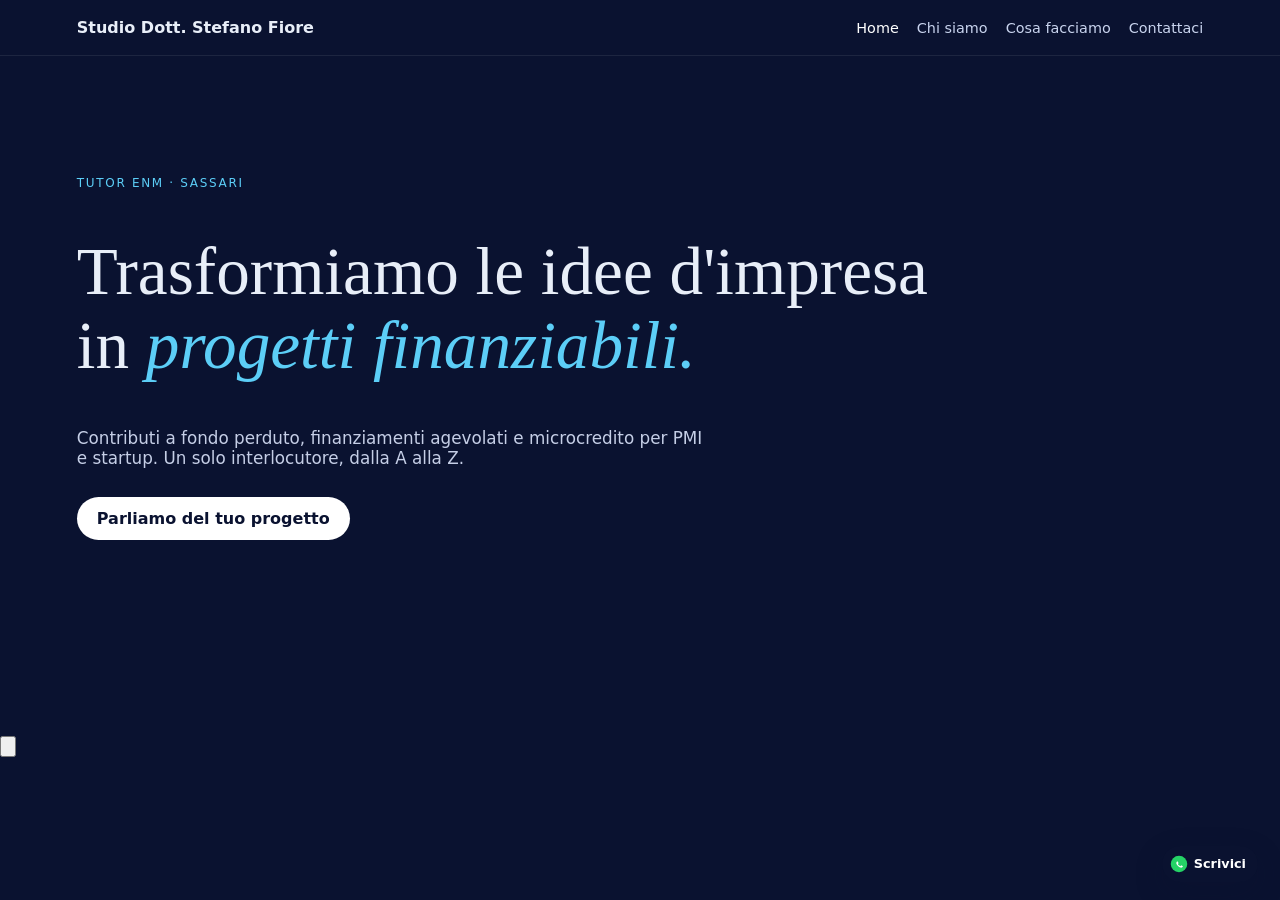
==== index.html @ fe40481d "Home: versione blu su GitHub Pages" ====
<!DOCTYPE html>
<html lang="it">
<head>
<meta charset="utf-8">
<meta name="viewport" content="width=device-width, initial-scale=1">
<title>Studio Dott. Stefano Fiore — finanza agevolata</title>
<meta name="theme-color" content="#0a1230">
<link rel="stylesheet" href="assets/css/style.css">
<link rel="stylesheet" href="assets/css/overrides.css">
</head>
<body style="margin:0;background:#0a1230;color:#e8eef8;font-family:Manrope,system-ui,sans-serif">
<header style="display:flex;justify-content:space-between;align-items:center;padding:18px 6vw;border-bottom:1px solid rgba(255,255,255,.08)">
  <strong>Studio Dott. Stefano Fiore</strong>
  <nav style="display:flex;gap:18px;font-size:.9rem">
    <a href="./" style="color:#fff;text-decoration:none">Home</a>
    <a href="chi-siamo/" style="color:#c9d4ee;text-decoration:none">Chi siamo</a>
    <a href="cosa-facciamo/" style="color:#c9d4ee;text-decoration:none">Cosa facciamo</a>
    <a href="contatti/" style="color:#c9d4ee;text-decoration:none">Contattaci</a>
  </nav>
</header>
<main style="padding:12vh 6vw 20vh;max-width:920px">
  <p style="letter-spacing:.14em;text-transform:uppercase;color:#5ccef7;font-size:.75rem">Tutor ENM · Sassari</p>
  <h1 style="font-family:Fraunces,Georgia,serif;font-weight:400;font-size:clamp(2.2rem,6vw,4.2rem);line-height:1.1">Trasformiamo le idee d'impresa in <em style="color:#5ccef7">progetti finanziabili.</em></h1>
  <p style="max-width:38em;color:#c5cee6;font-size:1.05rem">Contributi a fondo perduto, finanziamenti agevolati e microcredito per PMI e startup. Un solo interlocutore, dalla A alla Z.</p>
  <p><a href="contatti/" style="display:inline-block;margin-top:12px;background:#fff;color:#0a1230;padding:12px 20px;border-radius:999px;text-decoration:none;font-weight:650">Parliamo del tuo progetto</a></p>
</main>
<a class="wa-float" href="https://wa.me/" target="_blank" rel="noopener">
  <svg viewBox="0 0 24 24" aria-hidden="true" width="18" height="18"><circle cx="12" cy="12" r="11" fill="#25D366"/><path fill="#fff" d="M16.7 14.55c-.22-.11-1.28-.63-1.48-.7-.2-.07-.34-.11-.49.11-.14.22-.56.7-.68.84-.13.15-.25.16-.47.05-.22-.11-.91-.34-1.74-1.07-.64-.57-1.08-1.28-1.2-1.5-.13-.22-.01-.33.1-.44.1-.1.22-.25.32-.37.1-.13.14-.22.22-.36.07-.15.03-.27-.02-.38-.05-.11-.49-1.17-.67-1.6-.18-.42-.35-.36-.49-.37h-.41c-.15 0-.38.05-.57.27-.2.22-.75.73-.75 1.78s.77 2.07.87 2.21c.11.15 1.52 2.32 3.68 3.25.51.22.91.35 1.22.45.52.16.98.14 1.35.08.41-.06 1.28-.52 1.46-1.03.18-.5.18-.93.13-1.02-.05-.09-.2-.15-.42-.26z"/></svg>
  <span>Scrivici</span>
</a>
<script src="assets/js/main.js" defer></script>
</body>
</html>
---- assets/css/overrides.css ----
/* Override rispetto al CSS originale Netlify */
.social-wa:hover { background: #0b6fc4; border-color: #0b6fc4; }
.wa-float {
  position: fixed;
  right: 22px;
  left: auto;
  bottom: calc(18px + env(safe-area-inset-bottom, 0px));
  z-index: 60;
  display: inline-flex;
  align-items: center;
  gap: 6px;
  height: 36px;
  padding: 0 12px 0 8px;
  border-radius: 999px;
  background: #0a1230;
  color: #fff;
  border: 0;
  box-shadow: 0 10px 28px rgba(10, 18, 48, .28);
  text-decoration: none;
  font-family: var(--sans);
  font-size: .8rem;
  font-weight: 600;
  letter-spacing: 0;
  text-transform: none;
  line-height: 1;
}
.wa-float svg { width: 18px; height: 18px; flex: none; }
.wa-float:hover { transform: translateY(-2px); box-shadow: 0 14px 32px rgba(10, 18, 48, .36); }
.credits-logo { width: 22px; height: 22px; border-radius: 50%; object-fit: cover; background: #0a1230; flex: none; }
.footer-bottom { padding-right: 150px; }
@media (max-width: 640px) {
  .wa-float { right: 14px; height: 34px; padding: 0 10px 0 7px; font-size: .75rem; }
}
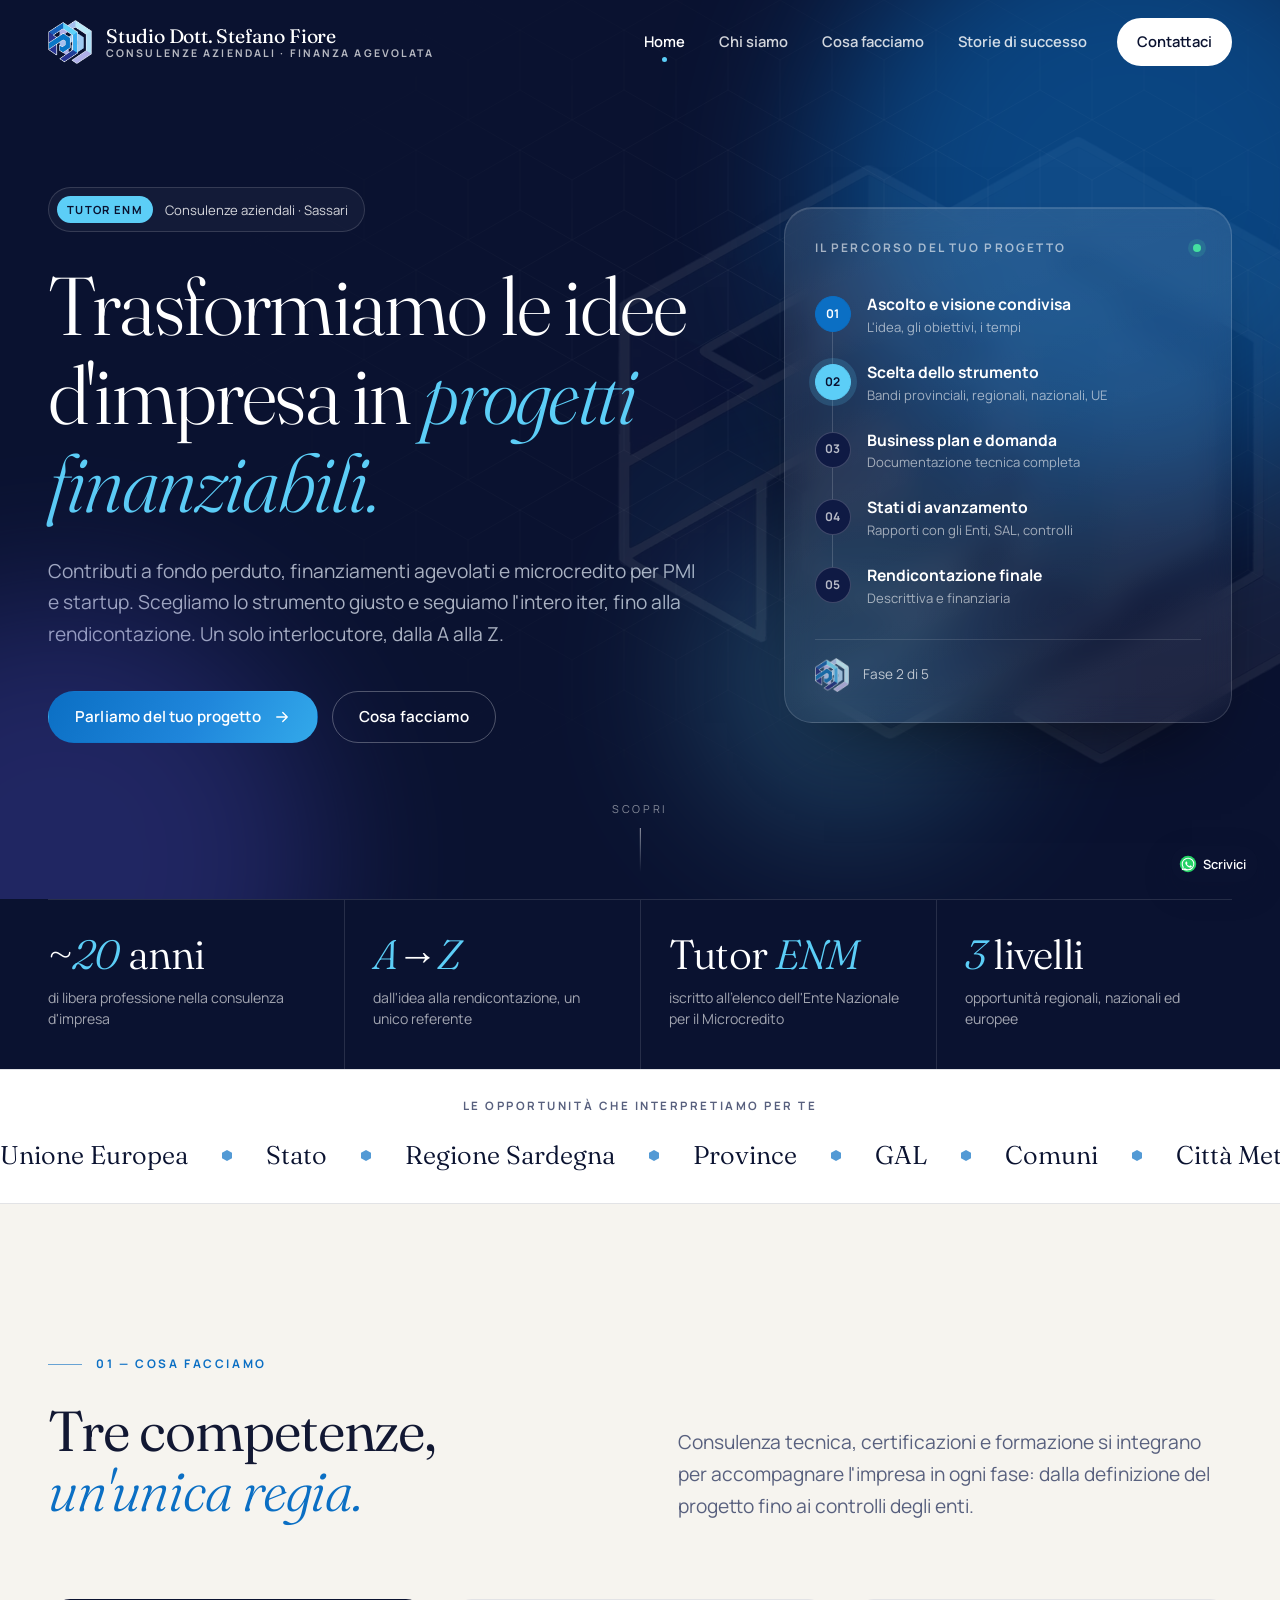
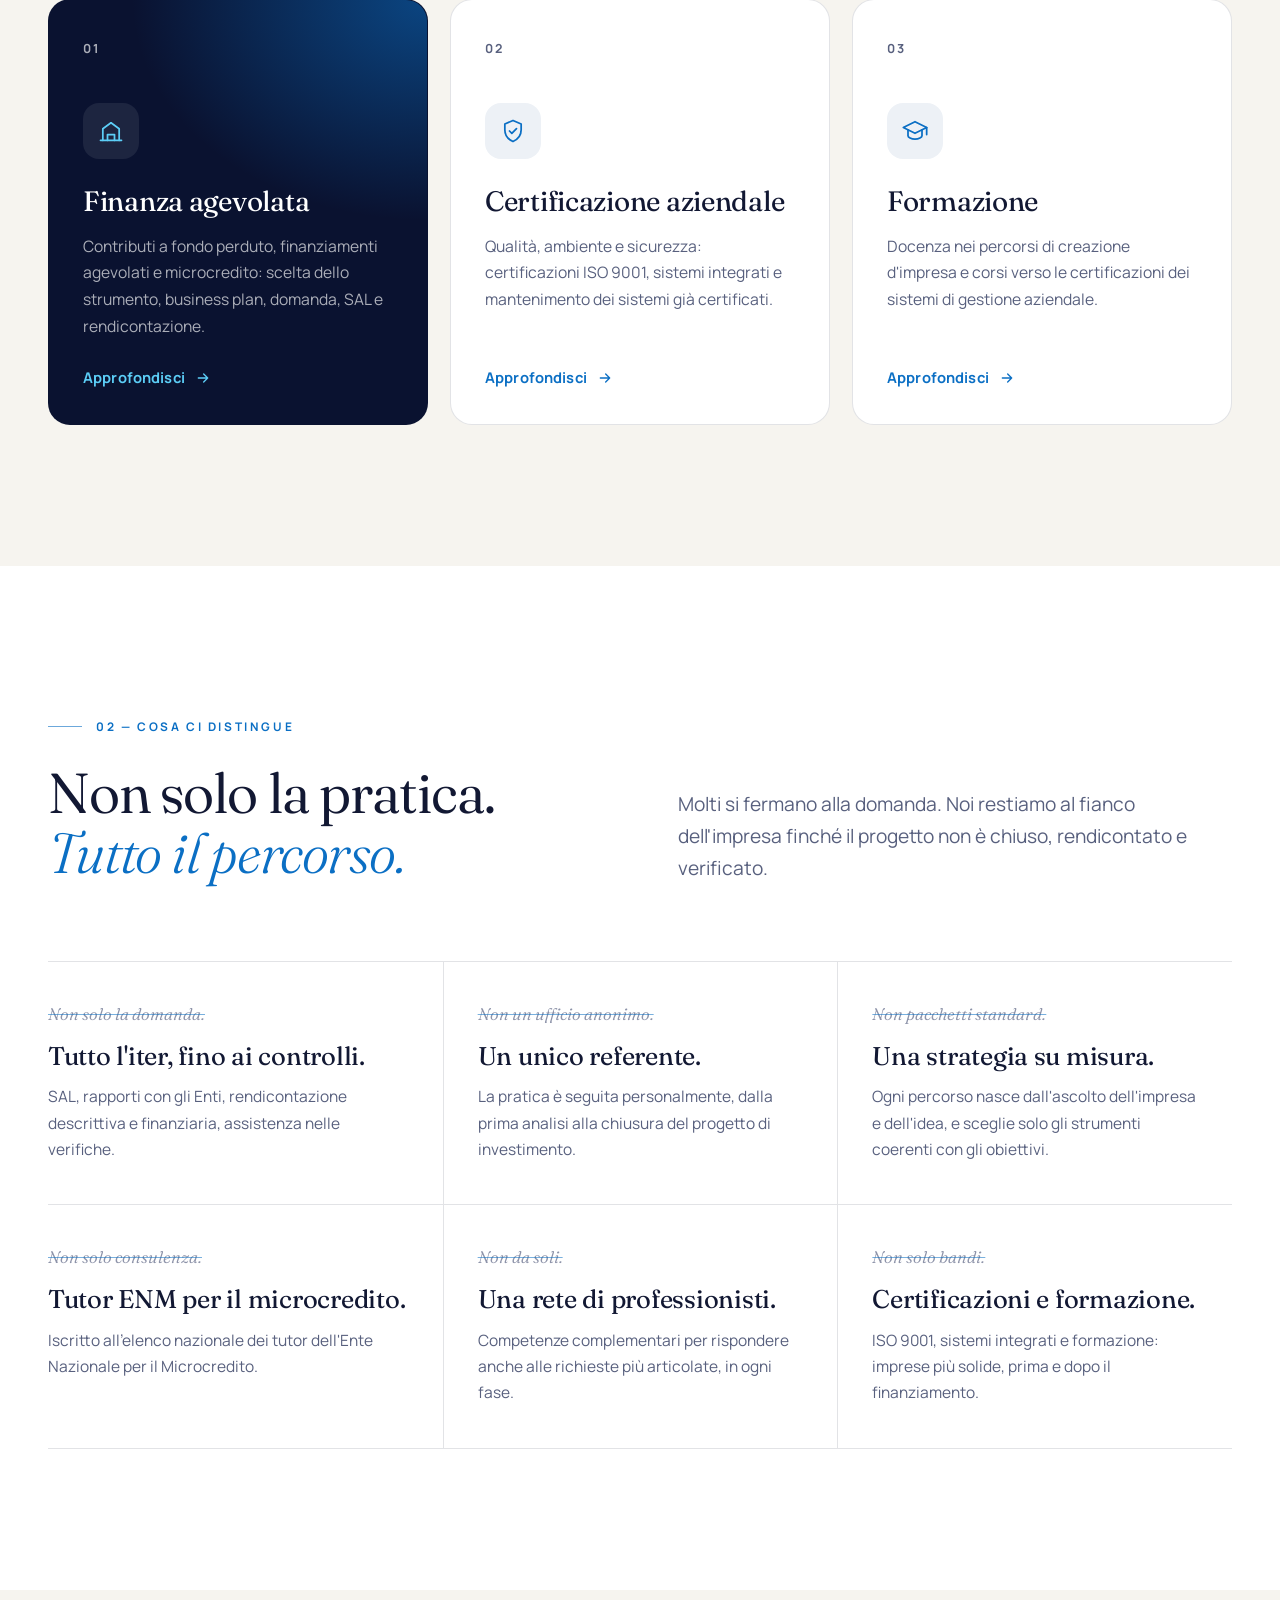
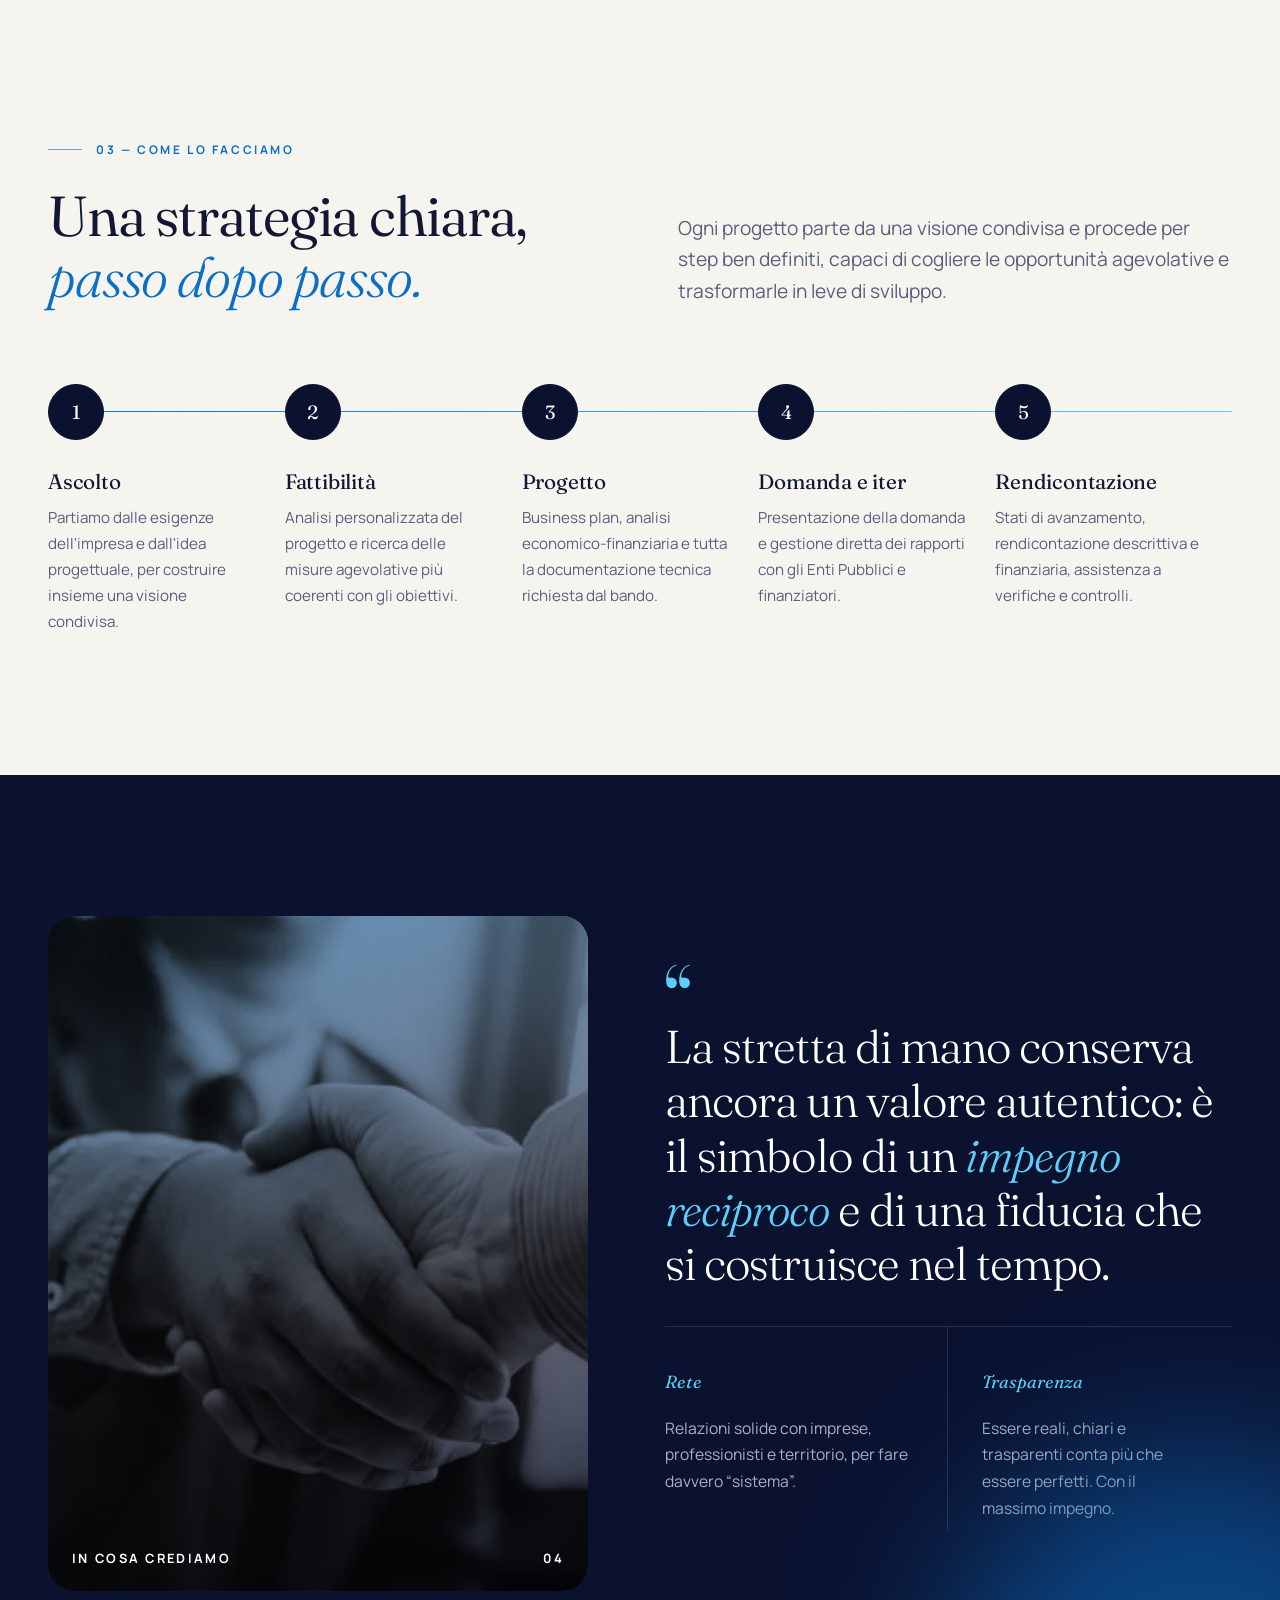
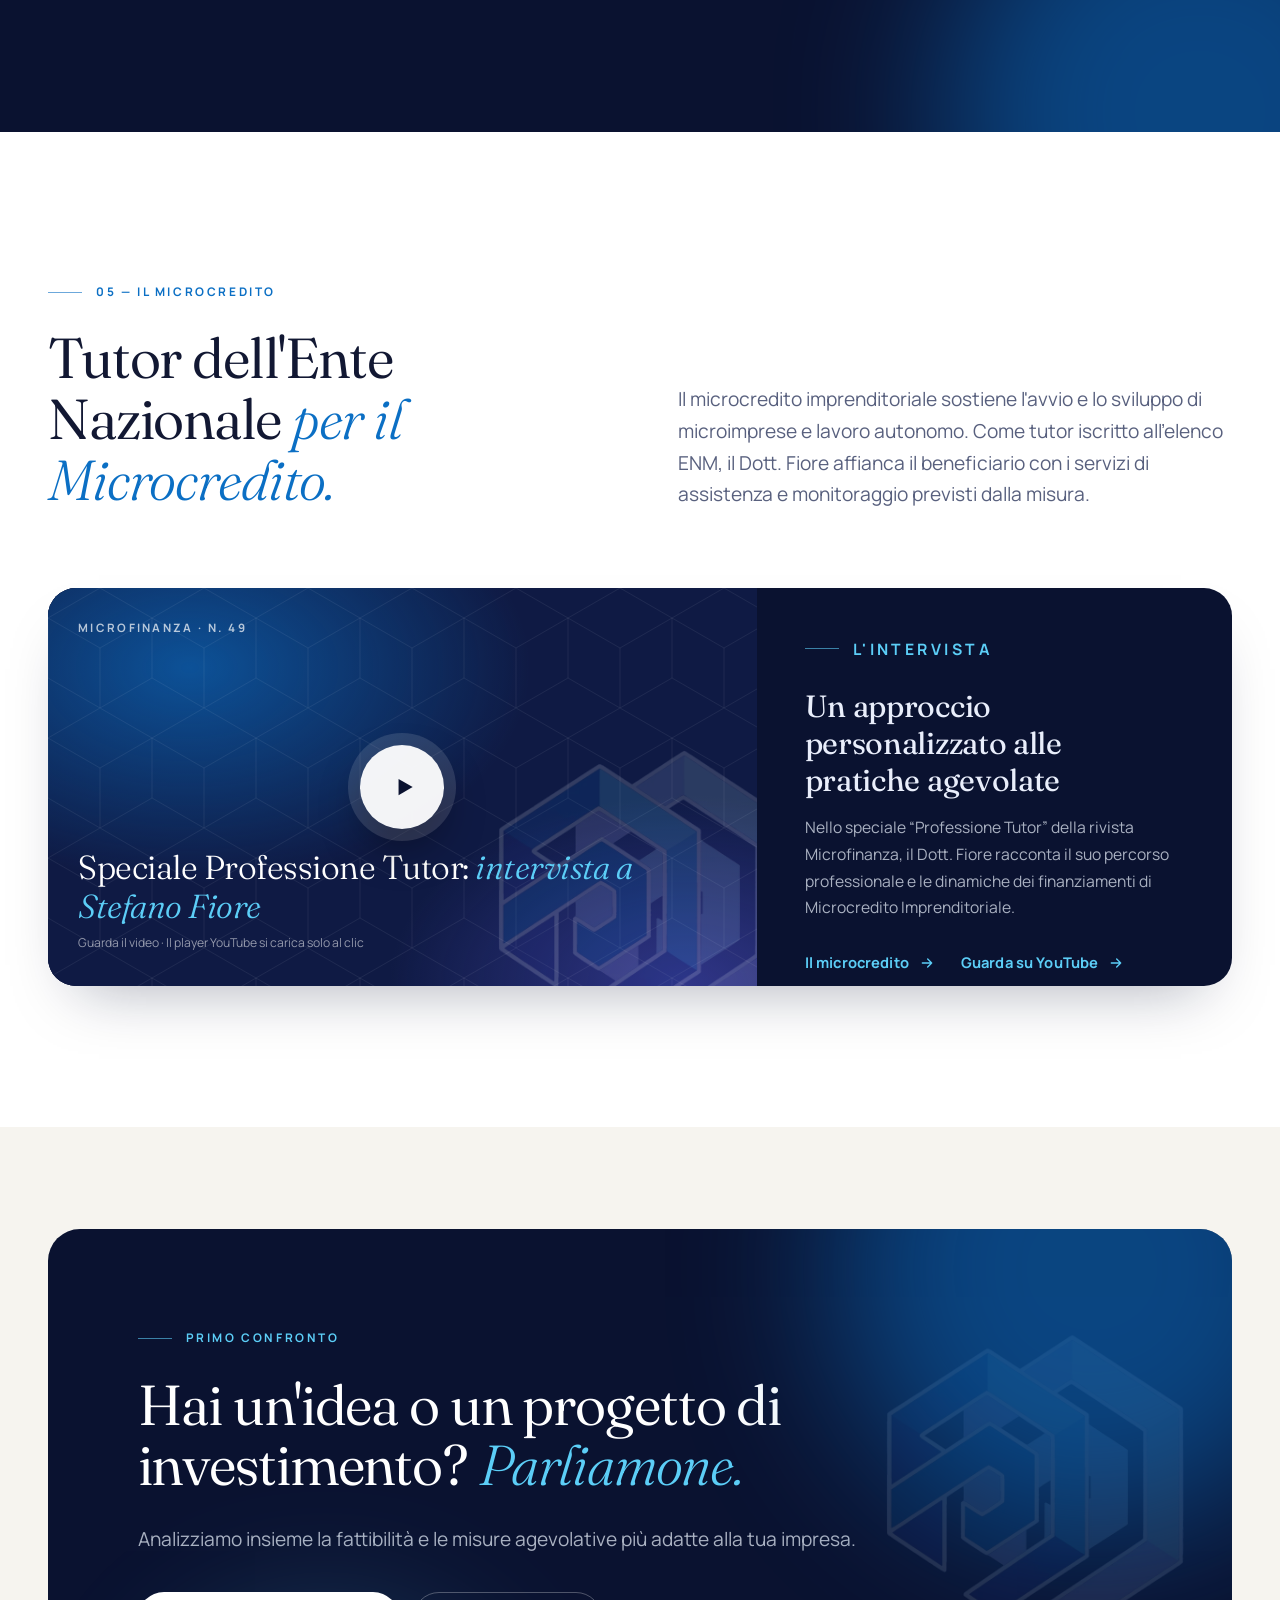
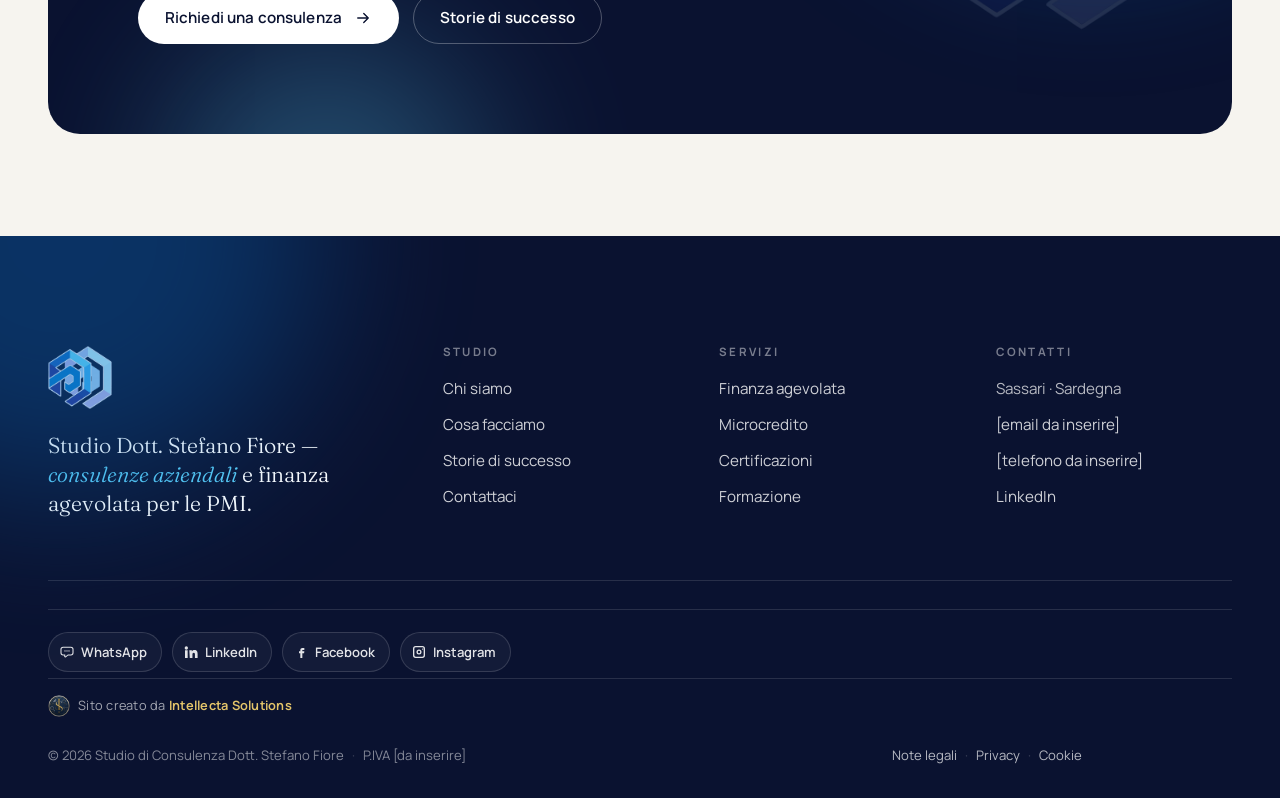
==== commit 6dd79834: "Pubblica il sito completo su GitHub Pages. Home, pagine interne, loghi, font e credito Intellecta in" ====
--- a/index.html
+++ b/index.html
@@ -1,31 +1,361 @@
 <!DOCTYPE html>
-<html lang="it">
+<html lang="it" class="no-js">
 <head>
-<meta charset="utf-8">
-<meta name="viewport" content="width=device-width, initial-scale=1">
-<title>Studio Dott. Stefano Fiore — finanza agevolata</title>
-<meta name="theme-color" content="#0a1230">
-<link rel="stylesheet" href="assets/css/style.css">
-<link rel="stylesheet" href="assets/css/overrides.css">
+  <meta charset="utf-8">
+  <meta name="viewport" content="width=device-width, initial-scale=1, viewport-fit=cover">
+  <title>Consulenze aziendali finanza agevolata. Studio Dott. Stefano Fiore</title>
+  <meta name="description" content="Studio di Consulenza del Dott. Stefano Fiore: finanza agevolata, microcredito, bandi e contributi a fondo perduto per PMI e startup. Dall'idea alla rendicontazione, dalla A alla Z.">
+  <meta name="robots" content="noindex, nofollow">
+  <meta name="theme-color" content="#0a1230">
+  <meta property="og:type" content="website">
+  <meta property="og:title" content="Consulenze aziendali finanza agevolata. Studio Dott. Stefano Fiore">
+  <meta property="og:description" content="Trasformiamo le idee d'impresa in progetti finanziabili. Consulenza in finanza agevolata e microcredito, dalla A alla Z.">
+  <meta property="og:image" content="assets/img/logo.webp">
+  <meta property="og:locale" content="it_IT">
+  <link rel="icon" type="image/png" href="assets/img/favicon.png">
+  <link rel="apple-touch-icon" href="assets/img/apple-touch-icon.png">
+  <link rel="preload" href="assets/fonts/fraunces-latin-opsz-normal.woff2" as="font" type="font/woff2" crossorigin>
+  <link rel="preload" href="assets/fonts/manrope-latin-wght-normal.woff2" as="font" type="font/woff2" crossorigin>
+  <link rel="stylesheet" href="assets/css/style.css">
+  <script type="application/ld+json">
+  {
+    "@context": "https://schema.org",
+    "@type": "ProfessionalService",
+    "name": "Studio di Consulenza Dott. Stefano Fiore",
+    "description": "Consulenza in finanza agevolata, microcredito, certificazioni aziendali e formazione per PMI e startup.",
+    "founder": { "@type": "Person", "name": "Stefano Fiore", "honorificPrefix": "Dott.", "jobTitle": "Consulente in finanza agevolata · Tutor ENM" },
+    "address": { "@type": "PostalAddress", "addressLocality": "Sassari", "addressRegion": "Sardegna", "addressCountry": "IT" },
+    "areaServed": ["Sardegna", "Italia"],
+    "sameAs": ["https://www.linkedin.com/in/stefano-fiore-a02bb4a3/"]
+  }
+  </script>
 </head>
-<body style="margin:0;background:#0a1230;color:#e8eef8;font-family:Manrope,system-ui,sans-serif">
-<header style="display:flex;justify-content:space-between;align-items:center;padding:18px 6vw;border-bottom:1px solid rgba(255,255,255,.08)">
-  <strong>Studio Dott. Stefano Fiore</strong>
-  <nav style="display:flex;gap:18px;font-size:.9rem">
-    <a href="./" style="color:#fff;text-decoration:none">Home</a>
-    <a href="chi-siamo/" style="color:#c9d4ee;text-decoration:none">Chi siamo</a>
-    <a href="cosa-facciamo/" style="color:#c9d4ee;text-decoration:none">Cosa facciamo</a>
-    <a href="contatti/" style="color:#c9d4ee;text-decoration:none">Contattaci</a>
-  </nav>
+<body>
+<a class="skip-link" href="index.html#contenuto">Vai al contenuto</a>
+
+<header class="site-header">
+  <div class="container">
+    <a aria-label='Studio Dott. Stefano Fiore — Home' class='brand' href='index.html'>
+      <span class="brand-mark">
+        <img class="logo-light" src="assets/img/logo-light.webp" alt="" width="44" height="44">
+        <img class="logo-dark" src="assets/img/logo.webp" alt="" width="44" height="44">
+      </span>
+      <span class="brand-text">
+        <span class="brand-name">Studio Dott. Stefano Fiore</span>
+        <span class="brand-tag">Consulenze aziendali · Finanza agevolata</span>
+      </span>
+    </a>
+    <button class="menu-toggle" type="button" aria-expanded="false" aria-controls="nav" aria-label="Apri il menu"><span></span><span></span></button>
+    <nav class="nav" id="nav" aria-label="Principale">
+      <a aria-current='page' href='index.html'>Home</a>
+      <a href='chi-siamo.html'>Chi siamo</a>
+      <a href='cosa-facciamo.html'>Cosa facciamo</a>
+      <a href='storie-di-successo.html'>Storie di successo</a>
+      <a class='nav-cta' href='contatti.html'>Contattaci</a>
+    </nav>
+  </div>
 </header>
-<main style="padding:12vh 6vw 20vh;max-width:920px">
-  <p style="letter-spacing:.14em;text-transform:uppercase;color:#5ccef7;font-size:.75rem">Tutor ENM · Sassari</p>
-  <h1 style="font-family:Fraunces,Georgia,serif;font-weight:400;font-size:clamp(2.2rem,6vw,4.2rem);line-height:1.1">Trasformiamo le idee d'impresa in <em style="color:#5ccef7">progetti finanziabili.</em></h1>
-  <p style="max-width:38em;color:#c5cee6;font-size:1.05rem">Contributi a fondo perduto, finanziamenti agevolati e microcredito per PMI e startup. Un solo interlocutore, dalla A alla Z.</p>
-  <p><a href="contatti/" style="display:inline-block;margin-top:12px;background:#fff;color:#0a1230;padding:12px 20px;border-radius:999px;text-decoration:none;font-weight:650">Parliamo del tuo progetto</a></p>
+
+<main id="contenuto">
+
+  <!-- HERO -->
+  <section class="hero on-dark">
+    <div class="glow glow--royal" aria-hidden="true"></div>
+    <div class="glow glow--lav" aria-hidden="true"></div>
+    <div class="glow glow--sky" aria-hidden="true"></div>
+    <div class="iso-pattern" aria-hidden="true"></div>
+    <img class="hero-mark" src="assets/img/logo-light.webp" alt="" aria-hidden="true" width="640" height="634">
+
+    <div class="container hero-grid">
+      <div>
+        <p class="hero-badge reveal"><b>Tutor ENM</b> Consulenze aziendali · Sassari</p>
+        <h1 class="reveal" data-delay="1">Trasformiamo le idee d'impresa in <em>progetti finanziabili.</em></h1>
+        <p class="lead reveal" data-delay="2">Contributi a fondo perduto, finanziamenti agevolati e microcredito per PMI e startup. Scegliamo lo strumento giusto e seguiamo l'intero iter, fino alla rendicontazione. Un solo interlocutore, dalla A alla Z.</p>
+        <div class="hero-actions reveal" data-delay="3">
+          <a class='btn btn--primary' href='contatti.html'>Parliamo del tuo progetto
+            <svg viewBox="0 0 24 24" fill="none" stroke="currentColor" stroke-width="1.8" stroke-linecap="round" stroke-linejoin="round" aria-hidden="true"><path d="M5 12h14M13 6l6 6-6 6"/></svg>
+          </a>
+          <a class='btn btn--ghost' href='cosa-facciamo.html'>Cosa facciamo</a>
+        </div>
+      </div>
+
+      <aside class="journey reveal" data-delay="3" aria-label="Il percorso di un progetto agevolato">
+        <div class="journey-head"><span>Il percorso del tuo progetto</span><span class="dot" aria-hidden="true"></span></div>
+        <ol>
+          <li class="is-active"><span class="step-dot">01</span><span><span class="step-title">Ascolto e visione condivisa</span><span class="step-sub">L'idea, gli obiettivi, i tempi</span></span></li>
+          <li><span class="step-dot">02</span><span><span class="step-title">Scelta dello strumento</span><span class="step-sub">Bandi provinciali, regionali, nazionali, UE</span></span></li>
+          <li><span class="step-dot">03</span><span><span class="step-title">Business plan e domanda</span><span class="step-sub">Documentazione tecnica completa</span></span></li>
+          <li><span class="step-dot">04</span><span><span class="step-title">Stati di avanzamento</span><span class="step-sub">Rapporti con gli Enti, SAL, controlli</span></span></li>
+          <li><span class="step-dot">05</span><span><span class="step-title">Rendicontazione finale</span><span class="step-sub">Descrittiva e finanziaria</span></span></li>
+        </ol>
+        <div class="journey-foot">
+          <img class="journey-mark" src="assets/img/logo-light.webp" alt="" width="34" height="34">
+          <span class="journey-status" aria-live="off">Un affiancamento continuo, fase dopo fase</span>
+        </div>
+      </aside>
+    </div>
+
+    <a class="hero-scroll" href="index.html#servizi" aria-label="Scorri alla sezione successiva">Scopri<span></span></a>
+  </section>
+
+  <!-- CREDENZIALI -->
+  <section class="credentials on-dark" aria-label="In sintesi">
+    <div class="container">
+      <div class="credentials-grid">
+        <div class="credential reveal"><strong>~<em>20</em> anni</strong><span>di libera professione nella consulenza d'impresa</span></div>
+        <div class="credential reveal" data-delay="1"><strong><em>A</em>→<em>Z</em></strong><span>dall'idea alla rendicontazione, un unico referente</span></div>
+        <div class="credential reveal" data-delay="2"><strong>Tutor <em>ENM</em></strong><span>iscritto all'elenco dell'Ente Nazionale per il Microcredito</span></div>
+        <div class="credential reveal" data-delay="3"><strong><em>3</em> livelli</strong><span>opportunità regionali, nazionali ed europee</span></div>
+      </div>
+    </div>
+  </section>
+
+  <!-- TICKER ENTI -->
+  <div class="ticker" aria-label="Da chi arrivano le agevolazioni">
+    <p class="ticker-label">Le opportunità che interpretiamo per te</p>
+    <div class="ticker-track">
+      <ul>
+        <li>Unione Europea</li><li>Stato</li><li>Regione Sardegna</li><li>Province</li><li>GAL</li><li>Comuni</li><li>Città Metropolitane</li><li>Camere di Commercio</li><li>Istituti di credito</li><li>Fondazioni</li><li>Microcredito</li>
+      </ul>
+      <ul aria-hidden="true">
+        <li>Unione Europea</li><li>Stato</li><li>Regione Sardegna</li><li>Province</li><li>GAL</li><li>Comuni</li><li>Città Metropolitane</li><li>Camere di Commercio</li><li>Istituti di credito</li><li>Fondazioni</li><li>Microcredito</li>
+      </ul>
+    </div>
+  </div>
+
+  <!-- SERVIZI -->
+  <section class="section" id="servizi">
+    <div class="container">
+      <div class="section-head">
+        <div class="reveal">
+          <p class="eyebrow">01 — Cosa facciamo</p>
+          <h2>Tre competenze, <em>un'unica regia.</em></h2>
+        </div>
+        <p class="lead reveal" data-delay="1">Consulenza tecnica, certificazioni e formazione si integrano per accompagnare l'impresa in ogni fase: dalla definizione del progetto fino ai controlli degli enti.</p>
+      </div>
+
+      <div class="services">
+        <a class='service service--feature reveal' href='cosa-facciamo.html#finanza-agevolata'>
+          <span class="service-num">01</span>
+          <span class="service-icon"><svg viewBox="0 0 24 24" fill="none" stroke="currentColor" stroke-width="1.5" stroke-linecap="round" stroke-linejoin="round" aria-hidden="true"><path d="M3 20h18"/><path d="M5 20V10l7-5 7 5v10"/><path d="M9 20v-5h6v5"/><path d="M12 5v0"/></svg></span>
+          <h3>Finanza agevolata</h3>
+          <p>Contributi a fondo perduto, finanziamenti agevolati e microcredito: scelta dello strumento, business plan, domanda, SAL e rendicontazione.</p>
+          <span class="link-arrow">Approfondisci <svg viewBox="0 0 24 24" fill="none" stroke="currentColor" stroke-width="2" stroke-linecap="round" stroke-linejoin="round" aria-hidden="true"><path d="M5 12h14M13 6l6 6-6 6"/></svg></span>
+        </a>
+        <a class='service reveal' data-delay='1' href='cosa-facciamo.html#certificazioni'>
+          <span class="service-num">02</span>
+          <span class="service-icon"><svg viewBox="0 0 24 24" fill="none" stroke="currentColor" stroke-width="1.5" stroke-linecap="round" stroke-linejoin="round" aria-hidden="true"><path d="M12 3l7 3v5c0 4.5-3 8.3-7 10-4-1.7-7-5.5-7-10V6z"/><path d="M9 12l2 2 4-4"/></svg></span>
+          <h3>Certificazione aziendale</h3>
+          <p>Qualità, ambiente e sicurezza: certificazioni ISO 9001, sistemi integrati e mantenimento dei sistemi già certificati.</p>
+          <span class="link-arrow">Approfondisci <svg viewBox="0 0 24 24" fill="none" stroke="currentColor" stroke-width="2" stroke-linecap="round" stroke-linejoin="round" aria-hidden="true"><path d="M5 12h14M13 6l6 6-6 6"/></svg></span>
+        </a>
+        <a class='service reveal' data-delay='2' href='cosa-facciamo.html#formazione'>
+          <span class="service-num">03</span>
+          <span class="service-icon"><svg viewBox="0 0 24 24" fill="none" stroke="currentColor" stroke-width="1.5" stroke-linecap="round" stroke-linejoin="round" aria-hidden="true"><path d="M2 9l10-5 10 5-10 5z"/><path d="M6 11v5c0 1.5 2.7 3 6 3s6-1.5 6-3v-5"/><path d="M22 9v6"/></svg></span>
+          <h3>Formazione</h3>
+          <p>Docenza nei percorsi di creazione d'impresa e corsi verso le certificazioni dei sistemi di gestione aziendale.</p>
+          <span class="link-arrow">Approfondisci <svg viewBox="0 0 24 24" fill="none" stroke="currentColor" stroke-width="2" stroke-linecap="round" stroke-linejoin="round" aria-hidden="true"><path d="M5 12h14M13 6l6 6-6 6"/></svg></span>
+        </a>
+      </div>
+    </div>
+  </section>
+
+  <!-- COSA CI DISTINGUE -->
+  <section class="section section--white" id="differenza">
+    <div class="container">
+      <div class="section-head">
+        <div class="reveal">
+          <p class="eyebrow">02 — Cosa ci distingue</p>
+          <h2>Non solo la pratica. <em>Tutto il percorso.</em></h2>
+        </div>
+        <p class="lead reveal" data-delay="1">Molti si fermano alla domanda. Noi restiamo al fianco dell'impresa finché il progetto non è chiuso, rendicontato e verificato.</p>
+      </div>
+      <div class="diff-grid">
+        <div class="diff reveal"><s>Non solo la domanda.</s><h3>Tutto l'iter, fino ai controlli.</h3><p>SAL, rapporti con gli Enti, rendicontazione descrittiva e finanziaria, assistenza nelle verifiche.</p></div>
+        <div class="diff reveal" data-delay="1"><s>Non un ufficio anonimo.</s><h3>Un unico referente.</h3><p>La pratica è seguita personalmente, dalla prima analisi alla chiusura del progetto di investimento.</p></div>
+        <div class="diff reveal" data-delay="2"><s>Non pacchetti standard.</s><h3>Una strategia su misura.</h3><p>Ogni percorso nasce dall'ascolto dell'impresa e dell'idea, e sceglie solo gli strumenti coerenti con gli obiettivi.</p></div>
+        <div class="diff reveal"><s>Non solo consulenza.</s><h3>Tutor ENM per il microcredito.</h3><p>Iscritto all'elenco nazionale dei tutor dell'Ente Nazionale per il Microcredito.</p></div>
+        <div class="diff reveal" data-delay="1"><s>Non da soli.</s><h3>Una rete di professionisti.</h3><p>Competenze complementari per rispondere anche alle richieste più articolate, in ogni fase.</p></div>
+        <div class="diff reveal" data-delay="2"><s>Non solo bandi.</s><h3>Certificazioni e formazione.</h3><p>ISO 9001, sistemi integrati e formazione: imprese più solide, prima e dopo il finanziamento.</p></div>
+      </div>
+    </div>
+  </section>
+
+  <!-- METODO -->
+  <section class="section">
+    <div class="container">
+      <div class="section-head">
+        <div class="reveal">
+          <p class="eyebrow">03 — Come lo facciamo</p>
+          <h2>Una strategia chiara, <em>passo dopo passo.</em></h2>
+        </div>
+        <p class="lead reveal" data-delay="1">Ogni progetto parte da una visione condivisa e procede per step ben definiti, capaci di cogliere le opportunità agevolative e trasformarle in leve di sviluppo.</p>
+      </div>
+
+      <ol class="steps">
+        <li class="progress-line" aria-hidden="true"></li>
+        <li class="step"><span class="step-marker">1</span><div><h3>Ascolto</h3><p>Partiamo dalle esigenze dell'impresa e dall'idea progettuale, per costruire insieme una visione condivisa.</p></div></li>
+        <li class="step"><span class="step-marker">2</span><div><h3>Fattibilità</h3><p>Analisi personalizzata del progetto e ricerca delle misure agevolative più coerenti con gli obiettivi.</p></div></li>
+        <li class="step"><span class="step-marker">3</span><div><h3>Progetto</h3><p>Business plan, analisi economico-finanziaria e tutta la documentazione tecnica richiesta dal bando.</p></div></li>
+        <li class="step"><span class="step-marker">4</span><div><h3>Domanda e iter</h3><p>Presentazione della domanda e gestione diretta dei rapporti con gli Enti Pubblici e finanziatori.</p></div></li>
+        <li class="step"><span class="step-marker">5</span><div><h3>Rendicontazione</h3><p>Stati di avanzamento, rendicontazione descrittiva e finanziaria, assistenza a verifiche e controlli.</p></div></li>
+      </ol>
+    </div>
+  </section>
+
+  <!-- MANIFESTO -->
+  <section class="section section--dark on-dark">
+    <div class="glow glow--royal" style="width:520px;height:520px;right:-180px;bottom:-240px" aria-hidden="true"></div>
+    <div class="container manifesto">
+      <figure class="photo-frame" style="margin:0">
+        <img src="assets/img/stretta-di-mano.webp" alt="Due professionisti si stringono la mano" width="1200" height="720" loading="lazy">
+        <figcaption class="photo-caption"><span>In cosa crediamo</span><span>04</span></figcaption>
+      </figure>
+      <div>
+        <span class="quote-mark reveal" aria-hidden="true">“</span>
+        <blockquote class="quote reveal" data-delay="1">La stretta di mano conserva ancora un valore autentico: è il simbolo di un <em>impegno reciproco</em> e di una fiducia che si costruisce nel tempo.</blockquote>
+        <div class="values reveal" data-delay="2" style="grid-template-columns:1fr 1fr">
+          <div class="value"><span class="value-num">Rete</span><p>Relazioni solide con imprese, professionisti e territorio, per fare davvero “sistema”.</p></div>
+          <div class="value"><span class="value-num">Trasparenza</span><p>Essere reali, chiari e trasparenti conta più che essere perfetti. Con il massimo impegno.</p></div>
+        </div>
+      </div>
+    </div>
+  </section>
+
+  <!-- INTERVISTA -->
+  <section class="section section--white">
+    <div class="container">
+      <div class="section-head">
+        <div class="reveal">
+          <p class="eyebrow">05 — Il microcredito</p>
+          <h2>Tutor dell'Ente Nazionale <em>per il Microcredito.</em></h2>
+        </div>
+        <p class="lead reveal" data-delay="1">Il microcredito imprenditoriale sostiene l'avvio e lo sviluppo di microimprese e lavoro autonomo. Come tutor iscritto all'elenco ENM, il Dott. Fiore affianca il beneficiario con i servizi di assistenza e monitoraggio previsti dalla misura.</p>
+      </div>
+
+      <div class="video-card reveal">
+        <div class="video-embed">
+          <button class="video-poster" type="button" data-youtube="oFjdlyHHA90" data-start="47" data-title="Speciale Professione Tutor — Intervista a Stefano Fiore">
+            <span class="iso-pattern" aria-hidden="true"></span>
+            <img class="video-poster-mark" src="assets/img/logo-light.webp" alt="" aria-hidden="true" width="300" height="297">
+            <span class="video-poster-top">Microfinanza · N. 49</span>
+            <span class="play" aria-hidden="true"><svg viewBox="0 0 24 24" fill="currentColor"><path d="M7 4.5v15l13-7.5z"/></svg></span>
+            <span>
+              <span class="video-poster-title">Speciale Professione Tutor: <em>intervista a Stefano Fiore</em></span><br>
+              <span class="video-note">Guarda il video · Il player YouTube si carica solo al clic</span>
+            </span>
+          </button>
+        </div>
+        <div class="video-body on-dark">
+          <p class="eyebrow">L'intervista</p>
+          <h3>Un approccio personalizzato alle pratiche agevolate</h3>
+          <p>Nello speciale “Professione Tutor” della rivista Microfinanza, il Dott. Fiore racconta il suo percorso professionale e le dinamiche dei finanziamenti di Microcredito Imprenditoriale.</p>
+          <p style="display:flex;flex-wrap:wrap;gap:12px 26px;margin:0"><a class='link-arrow' href='cosa-facciamo.html#microcredito'>Il microcredito <svg viewBox="0 0 24 24" fill="none" stroke="currentColor" stroke-width="2" stroke-linecap="round" stroke-linejoin="round" aria-hidden="true"><path d="M5 12h14M13 6l6 6-6 6"/></svg></a><a class="link-arrow" href="https://www.youtube.com/watch?v=oFjdlyHHA90&amp;t=47s" target="_blank" rel="noopener">Guarda su YouTube <svg viewBox="0 0 24 24" fill="none" stroke="currentColor" stroke-width="2" stroke-linecap="round" stroke-linejoin="round" aria-hidden="true"><path d="M5 12h14M13 6l6 6-6 6"/></svg></a></p>
+        </div>
+      </div>
+    </div>
+  </section>
+
+  <!-- CTA -->
+  <section class="section section--tight">
+    <div class="container">
+      <div class="cta-band on-dark reveal">
+        <div class="glow glow--royal" aria-hidden="true"></div>
+        <div class="glow glow--sky" aria-hidden="true"></div>
+        <img class="cta-band-mark" src="assets/img/logo-light.webp" alt="" aria-hidden="true" width="300" height="297">
+        <p class="eyebrow">Primo confronto</p>
+        <h2>Hai un'idea o un progetto di investimento? <em>Parliamone.</em></h2>
+        <p class="lead">Analizziamo insieme la fattibilità e le misure agevolative più adatte alla tua impresa.</p>
+        <div class="cta-actions">
+          <a class='btn btn--light' href='contatti.html'>Richiedi una consulenza
+            <svg viewBox="0 0 24 24" fill="none" stroke="currentColor" stroke-width="1.8" stroke-linecap="round" stroke-linejoin="round" aria-hidden="true"><path d="M5 12h14M13 6l6 6-6 6"/></svg>
+          </a>
+          <a class='btn btn--ghost' href='storie-di-successo.html'>Storie di successo</a>
+        </div>
+      </div>
+    </div>
+  </section>
+
 </main>
+
+<footer class="site-footer on-dark">
+  <div class="glow glow--royal" aria-hidden="true"></div>
+  <div class="container">
+    <div class="footer-top">
+      <div class="footer-brand">
+        <img src="assets/img/logo-light.webp" alt="Logo Studio Dott. Stefano Fiore" width="64" height="63" loading="lazy">
+        <p>Studio Dott. Stefano Fiore — <em>consulenze aziendali</em> e finanza agevolata per le PMI.</p>
+      </div>
+      <div class="footer-col">
+        <h4>Studio</h4>
+        <ul>
+          <li><a href='chi-siamo.html'>Chi siamo</a></li>
+          <li><a href='cosa-facciamo.html'>Cosa facciamo</a></li>
+          <li><a href='storie-di-successo.html'>Storie di successo</a></li>
+          <li><a href='contatti.html'>Contattaci</a></li>
+        </ul>
+      </div>
+      <div class="footer-col">
+        <h4>Servizi</h4>
+        <ul>
+          <li><a href='cosa-facciamo.html#finanza-agevolata'>Finanza agevolata</a></li>
+          <li><a href='cosa-facciamo.html#microcredito'>Microcredito</a></li>
+          <li><a href='cosa-facciamo.html#certificazioni'>Certificazioni</a></li>
+          <li><a href='cosa-facciamo.html#formazione'>Formazione</a></li>
+        </ul>
+      </div>
+      <div class="footer-col">
+        <h4>Contatti</h4>
+        <ul>
+          <li>Sassari · Sardegna</li>
+          <li><a href="mailto:[email-da-inserire]">[email da inserire]</a></li>
+          <li><a href="tel:[telefono]">[telefono da inserire]</a></li>
+          <li><a href="https://www.linkedin.com/in/stefano-fiore-a02bb4a3/" target="_blank" rel="noopener">LinkedIn</a></li>
+        </ul>
+      </div>
+    </div>
+    <nav class="social" aria-label="Social e messaggistica">
+      <a class="social-btn social-wa" href="https://wa.me/" target="_blank" rel="noopener" aria-label="WhatsApp">
+        <svg viewBox="0 0 24 24" aria-hidden="true" fill="none">
+  <path d="M6.2 4.8h11.6A3.2 3.2 0 0 1 21 8v5.2a3.2 3.2 0 0 1-3.2 3.2h-4.15l-3.7 2.85c-.55.42-1.35.03-1.35-.66v-2.19H6.2A3.2 3.2 0 0 1 3 13.2V8a3.2 3.2 0 0 1 3.2-3.2Z" stroke="currentColor" stroke-width="1.6"/>
+  <circle cx="9" cy="10.4" r="1" fill="currentColor"/>
+  <circle cx="12" cy="10.4" r="1" fill="currentColor"/>
+  <circle cx="15" cy="10.4" r="1" fill="currentColor"/>
+</svg>
+        <span>WhatsApp</span>
+      </a>
+      <a class="social-btn" href="https://www.linkedin.com/in/stefano-fiore-a02bb4a3/" target="_blank" rel="noopener" aria-label="LinkedIn">
+        <svg viewBox="0 0 24 24" aria-hidden="true"><path fill="currentColor" d="M4.98 3.5a2.5 2.5 0 1 1 0 5 2.5 2.5 0 0 1 0-5zM3 9.5h4V21H3zM9.5 9.5h3.8v1.6h.05c.53-1 1.83-2.05 3.77-2.05 4.03 0 4.78 2.65 4.78 6.1V21h-4v-5.2c0-1.24-.02-2.84-1.73-2.84-1.73 0-2 1.35-2 2.75V21h-4z"/></svg>
+        <span>LinkedIn</span>
+      </a>
+      <a class="social-btn" href="https://www.facebook.com/studiostefanofiore" target="_blank" rel="noopener" aria-label="Facebook">
+        <svg viewBox="0 0 24 24" aria-hidden="true"><path fill="currentColor" d="M14 9h3V6h-3c-1.7 0-3 1.3-3 3v2H9v3h2v7h3v-7h2.6l.4-3H14V9z"/></svg>
+        <span>Facebook</span>
+      </a>
+      <a class="social-btn" href="https://www.instagram.com/studiostefanofiore/" target="_blank" rel="noopener" aria-label="Instagram">
+        <svg viewBox="0 0 24 24" aria-hidden="true"><path fill="currentColor" d="M7 3h10a4 4 0 0 1 4 4v10a4 4 0 0 1-4 4H7a4 4 0 0 1-4-4V7a4 4 0 0 1 4-4zm10 2H7a2 2 0 0 0-2 2v10a2 2 0 0 0 2 2h10a2 2 0 0 0 2-2V7a2 2 0 0 0-2-2zm-5 3.2A3.8 3.8 0 1 1 8.2 12 3.8 3.8 0 0 1 12 8.2zm0 2A1.8 1.8 0 1 0 13.8 12 1.8 1.8 0 0 0 12 10.2zM17.4 6.6a1 1 0 1 1-1 1 1 1 0 0 1 1-1z"/></svg>
+        <span>Instagram</span>
+      </a>
+    </nav>
+    <div class="credits">
+      <a class="credits-link" href="https://intellectasolutions.it" target="_blank" rel="noopener">
+        <img class="credits-logo" src="assets/img/intellecta.png" alt="IntellectaSolutions" width="22" height="22">
+        <span>Sito creato da <em class="credits-name">Intellecta Solutions</em></span>
+      </a>
+    </div>
+    <div class="footer-bottom">
+      <span>© <span data-year>2026</span> Studio di Consulenza Dott. Stefano Fiore<span class="sep">·</span>P.IVA [da inserire]</span>
+      <span><a href="note-legali.html">Note legali</a><span class="sep">·</span><a href="privacy.html">Privacy</a><span class="sep">·</span><a href="cookie.html">Cookie</a></span>
+    </div>
+  </div>
+</footer>
+
+
 <a class="wa-float" href="https://wa.me/" target="_blank" rel="noopener">
-  <svg viewBox="0 0 24 24" aria-hidden="true" width="18" height="18"><circle cx="12" cy="12" r="11" fill="#25D366"/><path fill="#fff" d="M16.7 14.55c-.22-.11-1.28-.63-1.48-.7-.2-.07-.34-.11-.49.11-.14.22-.56.7-.68.84-.13.15-.25.16-.47.05-.22-.11-.91-.34-1.74-1.07-.64-.57-1.08-1.28-1.2-1.5-.13-.22-.01-.33.1-.44.1-.1.22-.25.32-.37.1-.13.14-.22.22-.36.07-.15.03-.27-.02-.38-.05-.11-.49-1.17-.67-1.6-.18-.42-.35-.36-.49-.37h-.41c-.15 0-.38.05-.57.27-.2.22-.75.73-.75 1.78s.77 2.07.87 2.21c.11.15 1.52 2.32 3.68 3.25.51.22.91.35 1.22.45.52.16.98.14 1.35.08.41-.06 1.28-.52 1.46-1.03.18-.5.18-.93.13-1.02-.05-.09-.2-.15-.42-.26z"/></svg>
+  <svg viewBox="0 0 24 24" aria-hidden="true">
+  <circle cx="12" cy="12" r="11" fill="#25D366"/>
+  <path fill="#fff" d="M16.7 14.55c-.22-.11-1.28-.63-1.48-.7-.2-.07-.34-.11-.49.11-.14.22-.56.7-.68.84-.13.15-.25.16-.47.05-.22-.11-.91-.34-1.74-1.07-.64-.57-1.08-1.28-1.2-1.5-.13-.22-.01-.33.1-.44.1-.1.22-.25.32-.37.1-.13.14-.22.22-.36.07-.15.03-.27-.02-.38-.05-.11-.49-1.17-.67-1.6-.18-.42-.35-.36-.49-.37h-.41c-.15 0-.38.05-.57.27-.2.22-.75.73-.75 1.78s.77 2.07.87 2.21c.11.15 1.52 2.32 3.68 3.25.51.22.91.35 1.22.45.52.16.98.14 1.35.08.41-.06 1.28-.52 1.46-1.03.18-.5.18-.93.13-1.02-.05-.09-.2-.15-.42-.26zM12.04 3.6A8.38 8.38 0 0 0 3.67 12c0 1.48.39 2.92 1.13 4.19L3.6 20.4l2.28-.6A8.4 8.4 0 0 0 12.04 20.4h.01A8.38 8.38 0 0 0 20.42 12 8.38 8.38 0 0 0 12.05 3.6zm0 15.3h-.01a6.97 6.97 0 0 1-3.55-.98l-.25-.15-2.65.7.71-2.58-.17-.26A6.96 6.96 0 0 1 5.07 12c0-3.85 3.14-6.98 7-6.98 1.87 0 3.62.73 4.94 2.05A6.94 6.94 0 0 1 19.05 12c0 3.85-3.14 6.9-7 6.9z"/>
+</svg>
   <span>Scrivici</span>
 </a>
 <script src="assets/js/main.js" defer></script>
--- a/assets/css/style.css
+++ b/assets/css/style.css
@@ -0,0 +1,985 @@
+/* ==========================================================================
+   Studio di Consulenza Dott. Stefano Fiore — Finanza agevolata
+   Palette ricavata dal logo (blu isometrici) su carta avorio e notte blu.
+   ========================================================================== */
+
+@font-face {
+  font-family: "Fraunces";
+  src: url("../fonts/fraunces-latin-opsz-normal.woff2") format("woff2");
+  font-weight: 100 900;
+  font-style: normal;
+  font-display: swap;
+}
+@font-face {
+  font-family: "Fraunces";
+  src: url("../fonts/fraunces-latin-opsz-italic.woff2") format("woff2");
+  font-weight: 100 900;
+  font-style: italic;
+  font-display: swap;
+}
+@font-face {
+  font-family: "Manrope";
+  src: url("../fonts/manrope-latin-wght-normal.woff2") format("woff2");
+  font-weight: 200 800;
+  font-style: normal;
+  font-display: swap;
+}
+
+:root {
+  --ink: #0a1230;
+  --ink-2: #0f1a44;
+  --navy: #1b1a6b;
+  --royal: #0b6fc4;
+  --royal-2: #1f86db;
+  --sky: #5ccef7;
+  --ice: #bfe9fa;
+  --lav: #b1b2ea;
+  --paper: #f6f4ef;
+  --paper-2: #edf1f6;
+  --white: #ffffff;
+  --text: #121833;
+  --muted: #58607e;
+  --muted-light: rgba(232, 238, 250, 0.72);
+  --line: rgba(18, 24, 51, 0.12);
+  --line-dark: rgba(255, 255, 255, 0.12);
+
+  --serif: "Fraunces", "Iowan Old Style", Georgia, serif;
+  --sans: "Manrope", system-ui, -apple-system, "Segoe UI", sans-serif;
+
+  --container: 1240px;
+  --gutter: clamp(20px, 5vw, 48px);
+  --radius: 22px;
+  --radius-sm: 14px;
+  --ease: cubic-bezier(0.22, 1, 0.36, 1);
+  --shadow: 0 30px 60px -30px rgba(10, 18, 48, 0.35);
+}
+
+*,
+*::before,
+*::after { box-sizing: border-box; }
+
+html { scroll-behavior: smooth; -webkit-text-size-adjust: 100%; }
+@media (prefers-reduced-motion: reduce) { html { scroll-behavior: auto; } }
+
+body {
+  margin: 0;
+  font-family: var(--sans);
+  font-size: 17px;
+  line-height: 1.7;
+  color: var(--text);
+  background: var(--paper);
+  -webkit-font-smoothing: antialiased;
+  text-rendering: optimizeLegibility;
+  overflow-x: hidden;
+}
+
+img, svg { display: block; max-width: 100%; }
+a { color: inherit; }
+p { margin: 0 0 1.1em; }
+p:last-child { margin-bottom: 0; }
+
+::selection { background: var(--sky); color: var(--ink); }
+
+.skip-link {
+  position: absolute; left: 16px; top: -60px; z-index: 200;
+  background: var(--white); color: var(--ink); padding: 10px 16px; border-radius: 10px;
+  font-weight: 600; text-decoration: none; transition: top .2s;
+}
+.skip-link:focus { top: 16px; }
+
+:focus-visible { outline: 2px solid var(--sky); outline-offset: 3px; border-radius: 6px; }
+
+.container {
+  width: 100%;
+  max-width: calc(var(--container) + var(--gutter) * 2);
+  margin-inline: auto;
+  padding-inline: var(--gutter);
+}
+
+/* ---------- Tipografia ---------- */
+
+h1, h2, h3, h4 {
+  font-family: var(--serif);
+  font-weight: 360;
+  line-height: 1.08;
+  letter-spacing: -0.02em;
+  margin: 0 0 0.5em;
+  font-optical-sizing: auto;
+}
+h1 { font-size: clamp(2.6rem, 6.4vw, 5.4rem); font-weight: 320; letter-spacing: -0.022em; }
+h2 { font-size: clamp(2.1rem, 4.4vw, 3.7rem); }
+h3 { font-size: clamp(1.4rem, 2.2vw, 1.75rem); line-height: 1.2; font-weight: 420; letter-spacing: -0.01em; }
+h1 em, h2 em, h3 em { font-style: italic; font-weight: 300; color: var(--royal); }
+.on-dark h1 em, .on-dark h2 em, .on-dark h3 em { color: var(--sky); }
+
+.eyebrow {
+  display: inline-flex; align-items: center; gap: 14px;
+  font-size: 0.74rem; font-weight: 700; letter-spacing: 0.22em; text-transform: uppercase;
+  color: var(--royal); margin-bottom: 26px;
+}
+.eyebrow::before { content: ""; width: 34px; height: 1px; background: currentColor; opacity: .6; }
+.on-dark .eyebrow { color: var(--sky); }
+
+.lead { font-size: clamp(1.08rem, 1.5vw, 1.28rem); line-height: 1.65; color: var(--muted); max-width: 40em; }
+.on-dark .lead { color: var(--muted-light); }
+.muted { color: var(--muted); }
+
+/* ---------- Bottoni ---------- */
+
+.btn {
+  --bg: var(--ink); --fg: var(--white);
+  position: relative; display: inline-flex; align-items: center; gap: 12px;
+  padding: 16px 26px; border-radius: 999px; border: 1px solid transparent;
+  background: var(--bg); color: var(--fg);
+  font: 600 0.95rem/1 var(--sans); letter-spacing: 0.01em; text-decoration: none; cursor: pointer; white-space: nowrap;
+  transition: transform .4s var(--ease), background .3s, color .3s, border-color .3s, box-shadow .4s var(--ease);
+  overflow: hidden; isolation: isolate;
+}
+.btn svg { width: 18px; height: 18px; transition: transform .4s var(--ease); }
+.btn:hover { transform: translateY(-2px); box-shadow: 0 18px 40px -18px rgba(11, 111, 196, .6); }
+.btn:hover svg { transform: translateX(4px); }
+.btn--primary { --bg: linear-gradient(120deg, var(--royal), var(--royal-2) 55%, #33a9ea); --fg: #fff; background: var(--bg); }
+.btn--ghost { background: transparent; color: var(--text); border-color: var(--line); }
+.btn--ghost:hover { border-color: var(--text); box-shadow: none; }
+.on-dark .btn--ghost { color: #fff; border-color: rgba(255,255,255,.28); }
+.on-dark .btn--ghost:hover { border-color: #fff; }
+.btn--light { background: #fff; color: var(--ink); }
+
+.link-arrow {
+  display: inline-flex; align-items: center; gap: 10px; font-weight: 700; font-size: .92rem;
+  text-decoration: none; color: var(--royal); letter-spacing: .01em;
+}
+.link-arrow svg { width: 16px; height: 16px; transition: transform .4s var(--ease); }
+.link-arrow:hover svg { transform: translateX(5px); }
+.on-dark .link-arrow { color: var(--sky); }
+
+/* ---------- Header ---------- */
+
+.site-header {
+  position: fixed; top: 0; left: 0; right: 0; z-index: 100;
+  padding-top: env(safe-area-inset-top);
+  transition: background .4s, box-shadow .4s, backdrop-filter .4s, transform .5s var(--ease);
+}
+.site-header .container { display: flex; align-items: center; justify-content: space-between; height: 84px; gap: 24px; }
+.site-header.is-scrolled {
+  background: rgba(246, 244, 239, 0.86);
+  -webkit-backdrop-filter: saturate(160%) blur(16px); backdrop-filter: saturate(160%) blur(16px);
+  box-shadow: 0 1px 0 var(--line);
+}
+.site-header.is-scrolled .container { height: 72px; }
+.site-header.is-hidden { transform: translateY(-100%); }
+
+.brand { display: flex; align-items: center; gap: 14px; text-decoration: none; color: #fff; min-width: 0; }
+.brand-mark { position: relative; width: 44px; height: 44px; flex: none; }
+.brand-mark img { position: absolute; inset: 0; width: 100%; height: 100%; object-fit: contain; transition: opacity .4s; }
+.brand-mark .logo-dark { opacity: 0; }
+.brand-text { display: flex; flex-direction: column; line-height: 1.15; min-width: 0; }
+.brand-name { font-family: var(--serif); font-size: 1.22rem; font-weight: 420; letter-spacing: -0.01em; white-space: nowrap; }
+.brand-tag { font-size: .66rem; font-weight: 700; letter-spacing: .2em; text-transform: uppercase; opacity: .7; white-space: nowrap; }
+.site-header.is-scrolled .brand { color: var(--ink); }
+.site-header.is-scrolled .brand-mark .logo-dark { opacity: 1; }
+.site-header.is-scrolled .brand-mark .logo-light { opacity: 0; }
+
+.nav { display: flex; align-items: center; gap: 6px; }
+.nav a {
+  position: relative; padding: 10px 14px; font-size: .92rem; font-weight: 600; text-decoration: none;
+  color: rgba(255,255,255,.82); border-radius: 999px; transition: color .3s, background .3s;
+}
+.nav a:hover { color: #fff; }
+.nav a[aria-current="page"] { color: #fff; }
+.nav a[aria-current="page"]::after {
+  content: ""; position: absolute; left: 50%; bottom: 3px; width: 5px; height: 5px; margin-left: -2.5px;
+  border-radius: 50%; background: var(--sky);
+}
+.nav .nav-cta { margin-left: 10px; background: #fff; color: var(--ink); padding: 11px 20px; }
+.nav .nav-cta:hover { background: var(--sky); color: var(--ink); }
+.site-header.is-scrolled .nav a { color: var(--muted); }
+.site-header.is-scrolled .nav a:hover,
+.site-header.is-scrolled .nav a[aria-current="page"] { color: var(--ink); }
+.site-header.is-scrolled .nav a[aria-current="page"]::after { background: var(--royal); }
+.site-header.is-scrolled .nav .nav-cta { background: var(--ink); color: #fff; }
+.site-header.is-scrolled .nav .nav-cta:hover { background: var(--royal); }
+
+.menu-toggle {
+  display: none; width: 48px; height: 48px; border-radius: 50%; border: 1px solid rgba(255,255,255,.3);
+  background: transparent; color: #fff; cursor: pointer; position: relative; z-index: 120;
+}
+.menu-toggle span { position: absolute; left: 14px; right: 14px; height: 1.5px; background: currentColor; transition: transform .4s var(--ease), opacity .3s; }
+.menu-toggle span:nth-child(1) { top: 19px; }
+.menu-toggle span:nth-child(2) { top: 27px; }
+.site-header.is-scrolled .menu-toggle { color: var(--ink); border-color: var(--line); }
+.menu-open .menu-toggle { color: #fff !important; border-color: rgba(255,255,255,.3) !important; }
+.menu-open .menu-toggle span:nth-child(1) { transform: translateY(4px) rotate(45deg); }
+.menu-open .menu-toggle span:nth-child(2) { transform: translateY(-4px) rotate(-45deg); }
+
+@media (max-width: 980px) {
+  .site-header,
+  .site-header.is-scrolled {
+    background: #0a1230;
+    -webkit-backdrop-filter: none;
+    backdrop-filter: none;
+    box-shadow: none;
+    transform: none;
+  }
+  .site-header.is-hidden { transform: none; }
+  .site-header .container {
+    height: 64px;
+    gap: 12px;
+    position: relative;
+    z-index: 121;
+  }
+  .brand { flex: 1; min-width: 0; gap: 10px; }
+  .brand-mark { width: 36px; height: 36px; }
+  .brand-mark .logo-dark { opacity: 0 !important; }
+  .brand-mark .logo-light { opacity: 1 !important; }
+  .brand-text { overflow: hidden; }
+  .brand-name {
+    font-size: .98rem;
+    white-space: nowrap;
+    overflow: hidden;
+    text-overflow: ellipsis;
+  }
+  .brand-tag { display: none; }
+  .site-header.is-scrolled { background: rgba(10, 18, 48, 0.9); box-shadow: none; }
+  .site-header.is-scrolled .brand { color: #fff; }
+  .menu-toggle {
+    display: block;
+    flex: none;
+    width: 44px;
+    height: 44px;
+    margin-left: auto;
+  }
+  .nav {
+    position: fixed;
+    top: 0;
+    left: 0;
+    right: 0;
+    bottom: 0;
+    width: 100%;
+    height: 100dvh;
+    min-height: 100vh;
+    z-index: 110;
+    display: flex;
+    flex-direction: column;
+    align-items: flex-start;
+    justify-content: flex-start;
+    gap: 2px;
+    padding: calc(88px + env(safe-area-inset-top)) var(--gutter) 40px;
+    margin: 0;
+    background: #0a1230;
+    background-image: radial-gradient(60% 50% at 90% 10%, rgba(11,111,196,.35), transparent 70%);
+    opacity: 0;
+    visibility: hidden;
+    pointer-events: none;
+    transform: translate3d(16px, 0, 0);
+    transition: opacity .16s ease, transform .16s ease, visibility 0s linear .16s;
+  }
+  .menu-open .nav {
+    opacity: 1;
+    visibility: visible;
+    pointer-events: auto;
+    transform: none;
+    transition: opacity .16s ease, transform .16s ease, visibility 0s;
+  }
+  .nav a, .site-header.is-scrolled .nav a {
+    font-family: var(--serif); font-weight: 340; font-size: clamp(2rem, 8vw, 2.8rem); color: #fff; padding: 6px 0; letter-spacing: -0.02em;
+  }
+  .nav a[aria-current="page"]::after { display: none; }
+  .nav a[aria-current="page"], .site-header.is-scrolled .nav a[aria-current="page"] { color: var(--sky); font-style: italic; }
+  .nav .nav-cta, .site-header.is-scrolled .nav .nav-cta {
+    margin: 28px 0 0; font-family: var(--sans); font-size: 1rem; font-weight: 600; background: #fff; color: var(--ink); padding: 16px 26px; letter-spacing: 0;
+  }
+  .menu-open .site-header .brand { color: #fff; position: relative; z-index: 120; }
+  .menu-open .site-header .brand-mark .logo-dark { opacity: 0; }
+  .menu-open .site-header .brand-mark .logo-light { opacity: 1; }
+}
+@media (max-width: 1100px) and (min-width: 981px) { .nav a { padding: 10px 10px; } .brand-tag { display: none; } }
+@media (max-width: 480px) {
+  .brand-tag { display: none; }
+  .brand-name { font-size: .92rem; white-space: nowrap; }
+}
+
+/* ---------- Sezioni ---------- */
+
+.section { position: relative; padding-block: clamp(84px, 11vw, 150px); }
+.section--tight { padding-block: clamp(64px, 8vw, 110px); }
+.section--white { background: var(--white); }
+.section--ice { background: var(--paper-2); }
+.section--dark, .on-dark { color: #e9eefb; }
+.section--dark { background: var(--ink); overflow: hidden; }
+
+.section-head { display: grid; grid-template-columns: 1fr 1fr; gap: clamp(28px, 6vw, 96px); align-items: end; margin-bottom: clamp(48px, 6vw, 80px); }
+.section-head h2 { margin: 0; }
+.section-head--center { grid-template-columns: 1fr; text-align: center; justify-items: center; }
+.section-head--center .lead { margin-inline: auto; }
+@media (max-width: 860px) { .section-head { grid-template-columns: 1fr; align-items: start; } }
+
+/* Motivo isometrico (dal logo) */
+.iso-pattern {
+  position: absolute; inset: 0; pointer-events: none; opacity: .55;
+  background-image: url("data:image/svg+xml,%3Csvg xmlns='http://www.w3.org/2000/svg' width='104' height='120' viewBox='0 0 104 120'%3E%3Cg fill='none' stroke='%23ffffff' stroke-opacity='.07' stroke-width='1'%3E%3Cpath d='M52 0 104 30v60L52 120 0 90V30z'/%3E%3Cpath d='M52 60 104 30M52 60 0 30M52 60v60'/%3E%3C/g%3E%3C/svg%3E");
+  background-size: 104px 120px;
+  -webkit-mask-image: radial-gradient(70% 70% at 70% 40%, #000 20%, transparent 80%);
+  mask-image: radial-gradient(70% 70% at 70% 40%, #000 20%, transparent 80%);
+}
+.glow { position: absolute; border-radius: 50%; filter: blur(80px); pointer-events: none; opacity: .55; }
+.glow--royal { background: var(--royal); }
+.glow--sky { background: var(--sky); opacity: .25; }
+.glow--lav { background: #4b4cc0; opacity: .35; }
+
+/* ---------- Hero home ---------- */
+
+.hero {
+  position: relative; min-height: 100vh; min-height: 100svh; display: flex; align-items: center;
+  padding: 140px 0 110px; background: var(--ink); color: #fff; overflow: hidden; isolation: isolate;
+}
+.hero .glow--royal { width: 620px; height: 620px; right: -160px; top: -120px; }
+.hero .glow--lav { width: 520px; height: 520px; left: -200px; bottom: -220px; }
+.hero .glow--sky { width: 300px; height: 300px; right: 22%; bottom: 8%; }
+.hero-mark {
+  position: absolute; right: -6vw; top: 50%; width: min(58vw, 760px); transform: translateY(-50%);
+  opacity: .08; filter: saturate(.6); pointer-events: none; z-index: -1;
+}
+.hero-grid { display: grid; grid-template-columns: minmax(0, 1.25fr) minmax(0, .85fr); gap: clamp(40px, 6vw, 90px); align-items: center; }
+.hero h1 { margin-bottom: 28px; }
+.hero .lead { margin-bottom: 40px; }
+.hero-actions { display: flex; flex-wrap: wrap; gap: 14px; }
+.hero-badge {
+  display: inline-flex; align-items: center; gap: 12px; margin-bottom: 30px; padding: 8px 16px 8px 8px;
+  border: 1px solid rgba(255,255,255,.14); border-radius: 999px; background: rgba(255,255,255,.04);
+  font-size: .82rem; color: rgba(255,255,255,.82);
+}
+.hero-badge b { background: var(--sky); color: var(--ink); padding: 4px 10px; border-radius: 999px; font-size: .7rem; letter-spacing: .12em; text-transform: uppercase; }
+
+/* Pannello "percorso" in vetro */
+.journey {
+  position: relative; padding: 30px; border-radius: 28px;
+  background: linear-gradient(160deg, rgba(255,255,255,.10), rgba(255,255,255,.03));
+  border: 1px solid rgba(255,255,255,.14);
+  -webkit-backdrop-filter: blur(14px); backdrop-filter: blur(14px);
+  box-shadow: 0 40px 80px -40px rgba(0,0,0,.7), inset 0 1px 0 rgba(255,255,255,.12);
+}
+.journey-head { display: flex; justify-content: space-between; align-items: center; margin-bottom: 22px; font-size: .74rem; letter-spacing: .18em; text-transform: uppercase; color: rgba(255,255,255,.6); font-weight: 700; }
+.journey-head .dot { width: 8px; height: 8px; border-radius: 50%; background: #45e0a0; box-shadow: 0 0 0 5px rgba(69,224,160,.15); }
+.journey ol { list-style: none; margin: 0; padding: 0; position: relative; }
+.journey ol::before { content: ""; position: absolute; left: 17px; top: 18px; bottom: 18px; width: 1px; background: rgba(255,255,255,.16); }
+.journey li { position: relative; display: grid; grid-template-columns: 36px 1fr; gap: 16px; align-items: center; padding: 11px 0; }
+.journey .step-dot {
+  width: 36px; height: 36px; border-radius: 50%; display: grid; place-items: center; position: relative; z-index: 1;
+  background: var(--ink-2); border: 1px solid rgba(255,255,255,.2); font-size: .75rem; font-weight: 700; color: rgba(255,255,255,.7);
+  transition: background .5s, border-color .5s, color .5s, box-shadow .5s;
+}
+.journey li.is-done .step-dot { background: var(--royal); border-color: var(--royal); color: #fff; }
+.journey li.is-active .step-dot { background: var(--sky); border-color: var(--sky); color: var(--ink); box-shadow: 0 0 0 6px rgba(92,206,247,.18); }
+.journey .step-title { display: block; font-weight: 700; font-size: .98rem; color: #fff; }
+.journey .step-sub { display: block; font-size: .82rem; color: rgba(255,255,255,.58); line-height: 1.45; }
+.journey-foot { margin-top: 20px; padding-top: 18px; border-top: 1px solid rgba(255,255,255,.12); display: flex; align-items: center; gap: 14px; font-size: .85rem; color: rgba(255,255,255,.7); }
+.journey-mark {
+  width: 34px; height: 34px;
+  border-radius: 10px;
+  transition: filter .45s ease, transform .45s ease, box-shadow .45s ease;
+  filter: saturate(.8) brightness(.92);
+}
+.journey.is-finale .journey-mark {
+  animation: journeyMark 1.5s ease-in-out infinite;
+}
+.journey.is-finale .journey-status { color: #cfefff; }
+@keyframes journeyMark {
+  0%, 100% {
+    transform: scale(1);
+    filter: saturate(1.15) brightness(1.15) drop-shadow(0 0 6px rgba(92,206,247,.45));
+  }
+  50% {
+    transform: scale(1.16);
+    filter: saturate(1.35) brightness(1.45) drop-shadow(0 0 16px rgba(92,206,247,.95)) drop-shadow(0 0 28px rgba(11,111,196,.65));
+  }
+}
+
+.hero-scroll {
+  position: absolute; left: 50%; bottom: 28px; transform: translateX(-50%);
+  display: flex; flex-direction: column; align-items: center; gap: 10px;
+  font-size: .68rem; letter-spacing: .25em; text-transform: uppercase; color: rgba(255,255,255,.5); text-decoration: none;
+}
+.hero-scroll span { width: 1px; height: 44px; background: linear-gradient(rgba(255,255,255,.6), transparent); animation: scrollLine 2.2s var(--ease) infinite; transform-origin: top; }
+@keyframes scrollLine { 0% { transform: scaleY(0); } 50% { transform: scaleY(1); } 100% { transform: scaleY(1); opacity: 0; } }
+
+@media (max-width: 980px) {
+  .hero { min-height: auto; padding: 130px 0 90px; }
+  .hero-grid { grid-template-columns: 1fr; }
+  .hero-mark { width: 110vw; right: -40vw; top: 30%; }
+  .hero-scroll { display: none; }
+}
+
+/* ---------- Hero pagine interne ---------- */
+
+.page-hero { position: relative; padding: clamp(150px, 18vw, 210px) 0 clamp(70px, 9vw, 120px); background: var(--ink); color: #fff; overflow: hidden; isolation: isolate; }
+.page-hero .glow--royal { width: 560px; height: 560px; right: -140px; top: -200px; }
+.page-hero .glow--lav { width: 420px; height: 420px; left: -160px; bottom: -260px; }
+.page-hero h1 { font-size: clamp(2.5rem, 5.8vw, 4.9rem); max-width: 14em; }
+.page-hero .lead { margin-top: 10px; }
+.breadcrumb { display: flex; gap: 10px; font-size: .8rem; color: rgba(255,255,255,.55); margin-bottom: 28px; letter-spacing: .04em; }
+.breadcrumb a { text-decoration: none; color: rgba(255,255,255,.75); }
+.breadcrumb a:hover { color: #fff; }
+.page-index { display: flex; flex-wrap: wrap; gap: 10px; margin-top: 44px; }
+.page-index a {
+  padding: 10px 18px; border-radius: 999px; border: 1px solid rgba(255,255,255,.18); text-decoration: none;
+  font-size: .8rem; font-weight: 600; color: rgba(255,255,255,.85); transition: background .3s, color .3s, border-color .3s;
+}
+.page-index a:hover { background: #fff; color: var(--ink); border-color: #fff; }
+
+/* ---------- Striscia credenziali ---------- */
+
+.credentials { position: relative; z-index: 2; margin-top: -1px; background: var(--ink); color: #fff; }
+.credentials-grid { display: grid; grid-template-columns: repeat(4, 1fr); border-top: 1px solid var(--line-dark); }
+.credential { padding: 34px 28px 40px; border-left: 1px solid var(--line-dark); }
+.credential:first-child { border-left: 0; padding-left: 0; }
+.credential strong { display: block; font-family: var(--serif); font-weight: 320; font-size: clamp(2rem, 3.2vw, 2.8rem); line-height: 1; letter-spacing: -0.02em; margin-bottom: 12px; color: #fff; }
+.credential strong em { font-style: italic; color: var(--sky); }
+.credential span { display: block; font-size: .88rem; color: rgba(255,255,255,.62); line-height: 1.5; }
+@media (max-width: 860px) {
+  .credentials-grid { grid-template-columns: 1fr 1fr; }
+  .credential { padding: 26px 18px 30px; }
+  .credential:nth-child(odd) { border-left: 0; padding-left: 0; }
+  .credential:nth-child(n+3) { border-top: 1px solid var(--line-dark); }
+}
+
+/* ---------- Ticker enti ---------- */
+
+.ticker { background: var(--white); border-block: 1px solid var(--line); overflow: hidden; padding: 26px 0; }
+.ticker-label { text-align: center; font-size: .72rem; letter-spacing: .22em; text-transform: uppercase; color: var(--muted); font-weight: 700; margin-bottom: 18px; }
+.ticker-track { display: flex; width: max-content; animation: ticker 48s linear infinite; }
+.ticker:hover .ticker-track { animation-play-state: paused; }
+.ticker-track ul { display: flex; align-items: center; margin: 0; padding: 0; list-style: none; }
+.ticker-track li { display: flex; align-items: center; gap: 34px; padding-right: 34px; font-family: var(--serif); font-size: clamp(1.25rem, 2vw, 1.6rem); font-weight: 340; color: var(--ink); white-space: nowrap; }
+.ticker-track li::after { content: ""; width: 10px; height: 11px; background: var(--royal); clip-path: polygon(50% 0, 100% 25%, 100% 75%, 50% 100%, 0 75%, 0 25%); opacity: .7; }
+@keyframes ticker { to { transform: translateX(-50%); } }
+
+/* ---------- Split / intro ---------- */
+
+.split { display: grid; grid-template-columns: 1fr 1fr; gap: clamp(40px, 7vw, 110px); align-items: center; }
+.split--top { align-items: start; }
+@media (max-width: 900px) { .split { grid-template-columns: 1fr; } }
+
+.statement { font-family: var(--serif); font-size: clamp(1.6rem, 2.8vw, 2.4rem); line-height: 1.28; font-weight: 320; letter-spacing: -0.015em; color: var(--ink); }
+.statement em { font-style: italic; color: var(--royal); }
+
+.prose { color: var(--muted); font-size: 1.04rem; }
+.prose strong { color: var(--text); font-weight: 700; }
+.on-dark .prose { color: var(--muted-light); }
+.on-dark .prose strong { color: #fff; }
+
+.signature { display: flex; align-items: center; gap: 16px; margin-top: 34px; }
+.signature img { width: 52px; height: 52px; }
+.signature b { display: block; font-family: var(--serif); font-weight: 420; font-size: 1.15rem; }
+.signature span { font-size: .85rem; color: var(--muted); }
+
+/* ---------- Servizi ---------- */
+
+.services { display: grid; grid-template-columns: repeat(3, 1fr); gap: 22px; }
+.service {
+  position: relative; display: flex; flex-direction: column; padding: 38px 34px 34px; border-radius: var(--radius);
+  background: var(--white); border: 1px solid var(--line); text-decoration: none; color: inherit; overflow: hidden;
+  transition: transform .6s var(--ease), box-shadow .6s var(--ease), border-color .4s;
+}
+.service::before {
+  content: ""; position: absolute; inset: 0; opacity: 0; transition: opacity .6s var(--ease); z-index: 0;
+  background: radial-gradient(120% 80% at 100% 0%, rgba(92,206,247,.18), transparent 60%);
+}
+.service > * { position: relative; z-index: 1; }
+.service:hover { transform: translateY(-6px); box-shadow: var(--shadow); border-color: rgba(11,111,196,.3); }
+.service:hover::before { opacity: 1; }
+.service-num { font-size: .78rem; font-weight: 700; letter-spacing: .18em; color: var(--muted); margin-bottom: 44px; display: flex; justify-content: space-between; align-items: center; }
+.service-icon { width: 56px; height: 56px; border-radius: 16px; display: grid; place-items: center; background: var(--paper-2); color: var(--royal); margin-bottom: 26px; transition: background .5s, color .5s; }
+.service-icon svg { width: 28px; height: 28px; }
+.service:hover .service-icon { background: var(--ink); color: var(--sky); }
+.service h3 { margin-bottom: 14px; }
+.service p { color: var(--muted); font-size: .98rem; margin-bottom: 26px; }
+.service .link-arrow { margin-top: auto; }
+.service--feature { background: var(--ink); color: #fff; border-color: transparent; }
+.service--feature::before { background: radial-gradient(120% 80% at 100% 0%, rgba(11,111,196,.55), transparent 65%); opacity: 1; }
+.service--feature .service-num, .service--feature p { color: rgba(255,255,255,.66); }
+.service--feature .service-icon { background: rgba(255,255,255,.08); color: var(--sky); }
+.service--feature .link-arrow { color: var(--sky); }
+@media (max-width: 980px) { .services { grid-template-columns: 1fr; } .service-num { margin-bottom: 28px; } }
+
+/* ---------- Metodo (timeline) ---------- */
+
+.steps { list-style: none; margin: 0; padding: 0; display: grid; grid-template-columns: repeat(5, 1fr); gap: 0; counter-reset: step; position: relative; }
+.steps::before { content: ""; position: absolute; top: 27px; left: 0; right: 0; height: 1px; background: var(--line); }
+.steps .progress-line { position: absolute; top: 27px; left: 0; height: 1px; width: 0; background: linear-gradient(90deg, var(--royal), var(--sky)); transition: width 1.8s var(--ease); }
+.steps.is-visible .progress-line { width: 100%; }
+.step { position: relative; padding-right: 26px; counter-increment: step; }
+.step-marker {
+  position: relative; z-index: 1; width: 56px; height: 56px; border-radius: 50%; display: grid; place-items: center; margin-bottom: 30px;
+  background: var(--paper); border: 1px solid var(--line); font-family: var(--serif); font-size: 1.2rem; color: var(--royal);
+  transition: background .6s, color .6s, border-color .6s;
+}
+.section--white .step-marker { background: var(--white); }
+.steps.is-visible .step-marker { background: var(--ink); color: #fff; border-color: var(--ink); }
+.steps.is-visible .step:nth-child(2) .step-marker { transition-delay: .2s; }
+.steps.is-visible .step:nth-child(3) .step-marker { transition-delay: .5s; }
+.steps.is-visible .step:nth-child(4) .step-marker { transition-delay: .8s; }
+.steps.is-visible .step:nth-child(5) .step-marker { transition-delay: 1.1s; }
+.steps.is-visible .step:nth-child(6) .step-marker { transition-delay: 1.4s; }
+.step h3 { font-size: 1.3rem; margin-bottom: 10px; }
+.step p { font-size: .95rem; color: var(--muted); }
+@media (max-width: 980px) {
+  .steps { grid-template-columns: 1fr; gap: 6px; }
+  .steps::before, .steps .progress-line { top: 0; bottom: 0; left: 27px; right: auto; width: 1px; height: auto; }
+  .steps .progress-line { height: 0; transition: height 1.8s var(--ease); }
+  .steps.is-visible .progress-line { width: 1px; height: 100%; }
+  .step { display: grid; grid-template-columns: 56px 1fr; gap: 22px; padding: 0 0 26px; }
+  .step-marker { margin: 0; }
+}
+
+/* ---------- Manifesto con foto ---------- */
+
+.manifesto { display: grid; grid-template-columns: 1fr 1.05fr; gap: clamp(40px, 6vw, 90px); align-items: center; }
+.photo-frame { position: relative; border-radius: 26px; overflow: hidden; aspect-ratio: 4 / 5; background: var(--ink-2); }
+.photo-frame img { width: 100%; height: 100%; object-fit: cover; object-position: 45% 50%; filter: grayscale(1) contrast(1.05) brightness(.9); transform: scale(1.08); transition: transform 1.6s var(--ease); }
+.photo-frame::after { content: ""; position: absolute; inset: 0; background: linear-gradient(160deg, rgba(11,111,196,.55), rgba(10,18,48,.55) 60%, rgba(10,18,48,.85)); mix-blend-mode: multiply; }
+.photo-frame.is-visible img { transform: scale(1); }
+.photo-caption { position: absolute; left: 24px; right: 24px; bottom: 22px; z-index: 2; color: #fff; font-size: .8rem; letter-spacing: .18em; text-transform: uppercase; font-weight: 700; display: flex; justify-content: space-between; }
+.quote { font-family: var(--serif); font-weight: 300; font-size: clamp(1.9rem, 3.6vw, 3.1rem); line-height: 1.18; letter-spacing: -0.02em; margin: 0 0 34px; color: #fff; }
+.quote em { color: var(--sky); font-style: italic; }
+.quote-mark { font-family: var(--serif); font-size: 6rem; line-height: .6; color: var(--sky); opacity: .5; display: block; height: 44px; }
+@media (max-width: 900px) { .manifesto { grid-template-columns: 1fr; } .photo-frame { aspect-ratio: 16 / 11; } }
+
+/* ---------- Valori ---------- */
+
+.values { display: grid; grid-template-columns: repeat(3, 1fr); gap: 0; border-top: 1px solid var(--line); }
+.value { padding: 40px 34px 10px 0; border-right: 1px solid var(--line); }
+.value + .value { padding-left: 34px; }
+.value:last-child { border-right: 0; }
+.value-num { font-family: var(--serif); font-style: italic; color: var(--royal); font-size: 1.1rem; margin-bottom: 18px; display: block; }
+.value h3 { margin-bottom: 14px; }
+.value p { color: var(--muted); font-size: .98rem; }
+.on-dark .values, .on-dark .value { border-color: var(--line-dark); }
+.on-dark .value p { color: var(--muted-light); }
+.on-dark .value-num { color: var(--sky); }
+@media (max-width: 900px) {
+  .values { grid-template-columns: 1fr; }
+  .value, .value + .value { padding: 32px 0; border-right: 0; border-bottom: 1px solid var(--line); }
+  .on-dark .value { border-color: var(--line-dark); }
+}
+
+/* ---------- Video intervista ---------- */
+
+.video-card { display: grid; grid-template-columns: 1.35fr 1fr; gap: 0; border-radius: 28px; overflow: hidden; background: var(--ink); color: #fff; box-shadow: var(--shadow); }
+.video-embed { position: relative; aspect-ratio: 16 / 9; background: var(--ink-2); }
+.video-embed iframe { position: absolute; inset: 0; width: 100%; height: 100%; border: 0; }
+.video-poster {
+  position: absolute; inset: 0; width: 100%; border: 0; cursor: pointer; color: #fff; text-align: left; padding: 30px;
+  display: flex; flex-direction: column; justify-content: space-between; overflow: hidden; isolation: isolate;
+  background: radial-gradient(80% 90% at 20% 20%, rgba(11,111,196,.65), transparent 60%), radial-gradient(70% 80% at 90% 100%, rgba(75,76,192,.55), transparent 60%), var(--ink-2);
+  font: inherit;
+}
+.video-poster .iso-pattern { opacity: .9; z-index: -1; -webkit-mask-image: none; mask-image: none; }
+.video-poster-mark { position: absolute; right: -40px; bottom: -60px; width: 300px; opacity: .16; z-index: -1; }
+.video-poster-top { font-size: .72rem; letter-spacing: .2em; text-transform: uppercase; font-weight: 700; color: rgba(255,255,255,.7); }
+.video-poster-title { font-family: var(--serif); font-size: clamp(1.5rem, 2.6vw, 2.2rem); font-weight: 320; line-height: 1.15; max-width: 12em; letter-spacing: -0.015em; }
+.video-poster-title em { color: var(--sky); }
+.play {
+  position: absolute; left: 50%; top: 50%; width: 84px; height: 84px; margin: -42px 0 0 -42px; border-radius: 50%;
+  background: rgba(255,255,255,.95); color: var(--ink); display: grid; place-items: center;
+  box-shadow: 0 0 0 12px rgba(255,255,255,.12), 0 20px 40px rgba(0,0,0,.35); transition: transform .5s var(--ease), box-shadow .5s var(--ease);
+}
+.play svg { width: 26px; height: 26px; margin-left: 4px; }
+.video-poster:hover .play { transform: scale(1.08); box-shadow: 0 0 0 18px rgba(255,255,255,.1), 0 20px 40px rgba(0,0,0,.35); }
+.video-note { font-size: .76rem; color: rgba(255,255,255,.55); }
+.video-body { padding: clamp(30px, 4vw, 48px); display: flex; flex-direction: column; justify-content: center; }
+.video-body h3 { font-size: clamp(1.5rem, 2.4vw, 2rem); }
+.video-body p { color: var(--muted-light); font-size: .98rem; }
+.video-body .link-arrow { margin-top: 12px; }
+@media (max-width: 900px) { .video-card { grid-template-columns: 1fr; } }
+@media (max-width: 640px) {
+  .video-embed { aspect-ratio: 4 / 3.4; }
+  .video-poster { padding: 24px; }
+  .play { position: relative; left: auto; top: auto; margin: 0; width: 64px; height: 64px; box-shadow: 0 0 0 10px rgba(255,255,255,.12); }
+  .play svg { width: 22px; height: 22px; }
+}
+
+/* ---------- CTA finale ---------- */
+
+.cta-band { position: relative; overflow: hidden; border-radius: 32px; padding: clamp(48px, 7vw, 96px); background: var(--ink); color: #fff; isolation: isolate; }
+.cta-band .glow--royal { width: 520px; height: 520px; right: -120px; top: -220px; }
+.cta-band .glow--sky { width: 320px; height: 320px; left: 10%; bottom: -220px; opacity: .3; }
+.cta-band-mark { position: absolute; right: 4%; top: 50%; width: 300px; transform: translateY(-50%); opacity: .12; z-index: -1; }
+.cta-band h2 { max-width: 13em; }
+.cta-band .lead { margin-bottom: 36px; }
+.cta-actions { display: flex; flex-wrap: wrap; gap: 14px; }
+@media (max-width: 700px) { .cta-band-mark { width: 220px; right: -60px; top: 20%; } }
+
+/* ---------- Pagina Cosa facciamo ---------- */
+
+.sources { display: flex; flex-wrap: wrap; gap: 10px; margin-top: 30px; }
+.sources span { padding: 9px 16px; border-radius: 999px; border: 1px solid var(--line); background: var(--white); font-size: .88rem; font-weight: 600; color: var(--ink); }
+
+.checklist { list-style: none; margin: 0; padding: 0; display: grid; grid-template-columns: 1fr 1fr; gap: 16px; counter-reset: chk; }
+.checklist li {
+  position: relative; counter-increment: chk; padding: 26px 26px 26px 78px; border-radius: var(--radius-sm);
+  background: var(--white); border: 1px solid var(--line); color: var(--muted); font-size: .98rem; line-height: 1.6;
+  transition: border-color .4s, transform .5s var(--ease);
+}
+.checklist li:hover { border-color: rgba(11,111,196,.35); transform: translateY(-3px); }
+.checklist li::before {
+  content: counter(chk, decimal-leading-zero); position: absolute; left: 24px; top: 24px; font-family: var(--serif); font-style: italic; font-size: 1.3rem; color: var(--royal);
+}
+.checklist li strong { display: block; color: var(--text); font-weight: 700; margin-bottom: 4px; font-size: 1.02rem; }
+@media (max-width: 800px) { .checklist { grid-template-columns: 1fr; } }
+
+.feature-block { display: grid; grid-template-columns: 5fr 7fr; gap: clamp(36px, 7vw, 110px); align-items: start; }
+.feature-block .sticky { position: sticky; top: 120px; }
+@media (max-width: 900px) { .feature-block { grid-template-columns: 1fr; } .feature-block .sticky { position: static; } }
+
+.tile-grid { display: grid; grid-template-columns: repeat(3, 1fr); gap: 18px; }
+.tile { padding: 30px 28px; border-radius: var(--radius); border: 1px solid var(--line-dark); background: rgba(255,255,255,.04); transition: background .4s, border-color .4s, transform .5s var(--ease); }
+.tile:hover { background: rgba(255,255,255,.07); border-color: rgba(92,206,247,.35); transform: translateY(-4px); }
+.tile .service-icon { background: rgba(92,206,247,.1); color: var(--sky); margin-bottom: 22px; }
+.tile h3 { font-size: 1.3rem; color: #fff; margin-bottom: 8px; }
+.tile p { color: var(--muted-light); font-size: .94rem; }
+@media (max-width: 900px) { .tile-grid { grid-template-columns: 1fr; } }
+
+.info-panel { padding: 34px; border-radius: var(--radius); background: var(--white); border: 1px solid var(--line); }
+.info-panel h3 { font-size: 1.35rem; }
+.info-panel ul { margin: 18px 0 0; padding: 0; list-style: none; }
+.info-panel li { position: relative; padding: 12px 0 12px 30px; border-top: 1px solid var(--line); color: var(--muted); font-size: .96rem; line-height: 1.55; }
+.info-panel li::before { content: ""; position: absolute; left: 2px; top: 19px; width: 12px; height: 13px; background: var(--royal); clip-path: polygon(50% 0, 100% 25%, 100% 75%, 50% 100%, 0 75%, 0 25%); }
+
+/* ---------- Profilo (Chi siamo) ---------- */
+
+.profile-card { position: relative; border-radius: 28px; overflow: hidden; background: var(--ink); color: #fff; padding: 40px; isolation: isolate; min-height: 520px; display: flex; flex-direction: column; justify-content: space-between; }
+.profile-card .iso-pattern { opacity: 1; -webkit-mask-image: radial-gradient(90% 80% at 80% 20%, #000 30%, transparent 85%); mask-image: radial-gradient(90% 80% at 80% 20%, #000 30%, transparent 85%); }
+.profile-card .glow--royal { width: 420px; height: 420px; right: -120px; top: -120px; }
+.profile-card-mark { width: 120px; }
+.profile-card h3 { font-size: clamp(1.9rem, 3vw, 2.5rem); font-weight: 320; margin: 0 0 6px; }
+.profile-card .role { color: var(--sky); font-size: .8rem; letter-spacing: .18em; text-transform: uppercase; font-weight: 700; }
+.profile-facts { list-style: none; margin: 30px 0 0; padding: 0; border-top: 1px solid var(--line-dark); }
+.profile-facts li { display: flex; justify-content: space-between; gap: 20px; padding: 14px 0; border-bottom: 1px solid var(--line-dark); font-size: .9rem; }
+.profile-facts li span:first-child { color: rgba(255,255,255,.55); }
+.profile-facts li span:last-child { text-align: right; font-weight: 600; }
+
+.timeline-bio { list-style: none; margin: 34px 0 0; padding: 0; border-left: 1px solid var(--line); }
+.timeline-bio li { position: relative; padding: 0 0 26px 30px; }
+.timeline-bio li::before { content: ""; position: absolute; left: -6px; top: 8px; width: 11px; height: 11px; border-radius: 50%; background: var(--paper); border: 2px solid var(--royal); }
+.timeline-bio li:last-child { padding-bottom: 0; }
+.timeline-bio li::after { content: none; }
+.timeline-bio b { display: block; font-family: var(--serif); font-weight: 420; font-size: 1.15rem; color: var(--ink); margin-bottom: 2px; }
+.timeline-bio span { color: var(--muted); font-size: .96rem; }
+
+/* ---------- Storie di successo ---------- */
+
+.stories { display: grid; grid-template-columns: repeat(2, 1fr); gap: 22px; }
+.story { display: grid; grid-template-rows: auto 1fr; border-radius: var(--radius); overflow: hidden; background: var(--white); border: 1px solid var(--line); transition: transform .6s var(--ease), box-shadow .6s var(--ease); }
+.story:hover { transform: translateY(-6px); box-shadow: var(--shadow); }
+.story-media { position: relative; aspect-ratio: 16 / 8; display: grid; place-items: center; background: linear-gradient(135deg, var(--paper-2), #e2e9f3); border-bottom: 1px solid var(--line); overflow: hidden; }
+.story-media::before { content: ""; position: absolute; inset: 0; opacity: .6; background-image: url("data:image/svg+xml,%3Csvg xmlns='http://www.w3.org/2000/svg' width='52' height='60' viewBox='0 0 104 120'%3E%3Cg fill='none' stroke='%230b6fc4' stroke-opacity='.10' stroke-width='2'%3E%3Cpath d='M52 0 104 30v60L52 120 0 90V30z'/%3E%3Cpath d='M52 60 104 30M52 60 0 30M52 60v60'/%3E%3C/g%3E%3C/svg%3E"); background-size: 52px 60px; }
+.story-media img { position: relative; max-width: 55%; max-height: 60%; object-fit: contain; }
+.story-logo-slot { position: relative; padding: 12px 20px; border: 1px dashed rgba(11,111,196,.35); border-radius: 12px; font-size: .78rem; letter-spacing: .16em; text-transform: uppercase; color: var(--royal); font-weight: 700; background: rgba(255,255,255,.7); }
+.story-body { padding: 30px 32px 34px; }
+.story-tag { display: inline-block; padding: 6px 12px; border-radius: 999px; background: var(--paper-2); color: var(--royal); font-size: .74rem; font-weight: 700; letter-spacing: .12em; text-transform: uppercase; margin-bottom: 16px; }
+.story h3 { font-size: 1.45rem; margin-bottom: 10px; }
+.story p { color: var(--muted); font-size: .96rem; }
+.story--pending h3, .story--pending p { color: #9aa1b8; font-style: italic; }
+@media (max-width: 800px) { .stories { grid-template-columns: 1fr; } }
+
+/* ---------- Contatti ---------- */
+
+.contact-grid { display: grid; grid-template-columns: 1fr 1.25fr; gap: clamp(36px, 6vw, 90px); align-items: start; }
+@media (max-width: 900px) { .contact-grid { grid-template-columns: 1fr; } }
+.contact-list { list-style: none; margin: 36px 0 0; padding: 0; }
+.contact-list li { display: grid; grid-template-columns: 48px 1fr; gap: 18px; align-items: center; padding: 18px 0; border-top: 1px solid var(--line); }
+.contact-list li:last-child { border-bottom: 1px solid var(--line); }
+.contact-list .ci { width: 48px; height: 48px; border-radius: 14px; display: grid; place-items: center; background: var(--paper-2); color: var(--royal); }
+.contact-list .ci svg { width: 22px; height: 22px; }
+.contact-list small { display: block; font-size: .72rem; letter-spacing: .16em; text-transform: uppercase; color: var(--muted); font-weight: 700; }
+.contact-list a, .contact-list b { font-weight: 600; color: var(--ink); text-decoration: none; font-size: 1.02rem; }
+.contact-list a:hover { color: var(--royal); }
+
+.form-card { padding: clamp(28px, 4vw, 48px); border-radius: 28px; background: var(--white); border: 1px solid var(--line); box-shadow: var(--shadow); }
+.form-card h2 { font-size: clamp(1.8rem, 3vw, 2.4rem); }
+.form-grid { display: grid; grid-template-columns: 1fr 1fr; gap: 18px; }
+.form-grid .full { grid-column: 1 / -1; }
+@media (max-width: 620px) { .form-grid { grid-template-columns: 1fr; } }
+.field label { display: block; font-size: .78rem; font-weight: 700; letter-spacing: .06em; color: var(--ink); margin-bottom: 8px; }
+.field label .opt { color: var(--muted); font-weight: 500; letter-spacing: 0; }
+.field input, .field select, .field textarea {
+  width: 100%; padding: 15px 16px; border-radius: 12px; border: 1px solid var(--line); background: var(--paper);
+  font: 500 1rem/1.4 var(--sans); color: var(--text); transition: border-color .3s, background .3s, box-shadow .3s; appearance: none; -webkit-appearance: none;
+}
+.field select { background-image: url("data:image/svg+xml,%3Csvg xmlns='http://www.w3.org/2000/svg' width='12' height='8' viewBox='0 0 12 8'%3E%3Cpath d='M1 1l5 5 5-5' fill='none' stroke='%2358607e' stroke-width='1.6'/%3E%3C/svg%3E"); background-repeat: no-repeat; background-position: right 16px center; padding-right: 40px; }
+.field textarea { resize: vertical; min-height: 140px; }
+.field input:focus, .field select:focus, .field textarea:focus { outline: none; border-color: var(--royal); background: #fff; box-shadow: 0 0 0 4px rgba(11,111,196,.12); }
+.consent { display: flex; gap: 12px; align-items: flex-start; font-size: .8rem; color: var(--muted); line-height: 1.5; }
+.consent input { width: 20px; height: 20px; margin: 1px 0 0; flex: none; accent-color: var(--royal); }
+.consent a { color: var(--royal); }
+.form-foot { display: flex; flex-wrap: wrap; align-items: center; justify-content: space-between; gap: 16px; margin-top: 8px; }
+.form-foot small { color: var(--muted); font-size: .8rem; }
+.hp-field { position: absolute !important; left: -9999px !important; width: 1px; height: 1px; overflow: hidden; }
+.form-success { text-align: center; padding: 30px 10px; }
+.form-success .ok { width: 72px; height: 72px; border-radius: 50%; margin: 0 auto 22px; display: grid; place-items: center; background: var(--paper-2); color: var(--royal); }
+.form-success .ok svg { width: 32px; height: 32px; }
+.form-error { color: #b42318; font-size: .9rem; margin-top: 10px; }
+
+/* ---------- Pagine legali ---------- */
+
+.legal { max-width: 780px; }
+.legal h2 { font-size: clamp(1.5rem, 2.4vw, 1.9rem); margin-top: 2em; }
+.legal p, .legal li { color: var(--muted); }
+.legal ul { padding-left: 1.2em; }
+
+/* ---------- Footer ---------- */
+
+.site-footer { position: relative; background: var(--ink); color: rgba(255,255,255,.7); padding: clamp(70px, 9vw, 110px) 0 28px; overflow: hidden; isolation: isolate; }
+.site-footer .glow--royal { width: 520px; height: 520px; left: -200px; top: -260px; opacity: .35; }
+.footer-top { display: grid; grid-template-columns: 1.5fr 1fr 1fr 1fr; gap: 40px; padding-bottom: 60px; border-bottom: 1px solid var(--line-dark); }
+.footer-brand img { width: 64px; margin-bottom: 22px; }
+.footer-brand p { font-family: var(--serif); font-size: 1.35rem; line-height: 1.35; color: #fff; font-weight: 320; max-width: 17em; }
+.footer-brand p em { color: var(--sky); }
+.footer-col h4 { font-family: var(--sans); font-size: .72rem; letter-spacing: .2em; text-transform: uppercase; color: rgba(255,255,255,.45); font-weight: 700; margin-bottom: 18px; }
+.footer-col ul { list-style: none; margin: 0; padding: 0; }
+.footer-col li { margin-bottom: 10px; font-size: .95rem; }
+.footer-col a { text-decoration: none; color: rgba(255,255,255,.8); transition: color .3s; }
+.footer-col a:hover { color: #fff; }
+.social {
+  display: flex; flex-wrap: wrap; gap: 10px;
+  margin: 28px 0 0;
+  padding-top: 22px;
+  border-top: 1px solid var(--line-dark);
+}
+.social-btn {
+  display: inline-flex; align-items: center; gap: 6px;
+  padding: 8px 14px 8px 10px;
+  border-radius: 999px;
+  border: 1px solid rgba(255,255,255,.14);
+  color: rgba(255,255,255,.88);
+  text-decoration: none;
+  font-size: .82rem;
+  font-weight: 600;
+  background: rgba(255,255,255,.04);
+  transition: background .25s, border-color .25s, color .25s, transform .25s;
+}
+.social-btn svg { width: 16px; height: 16px; }
+.social-btn:hover { background: rgba(255,255,255,.1); border-color: rgba(255,255,255,.28); color: #fff; transform: translateY(-1px); }
+.social-wa:hover { background: #0b6fc4; border-color: #0b6fc4; }
+.wa-float {
+  position: fixed;
+  right: 22px;
+  left: auto;
+  bottom: calc(18px + env(safe-area-inset-bottom, 0px));
+  z-index: 60;
+  display: inline-flex;
+  align-items: center;
+  gap: 6px;
+  height: 36px;
+  padding: 0 12px 0 8px;
+  border-radius: 999px;
+  background: #0a1230;
+  color: #fff;
+  border: 0;
+  box-shadow: 0 10px 28px rgba(10, 18, 48, .28);
+  text-decoration: none;
+  font-family: var(--sans);
+  font-size: .8rem;
+  font-weight: 600;
+  letter-spacing: 0;
+  text-transform: none;
+  line-height: 1;
+  transition: transform .25s var(--ease), box-shadow .25s;
+}
+.wa-float svg { width: 18px; height: 18px; flex: none; color: inherit; }
+.wa-float:hover { transform: translateY(-2px); background: #0a1230; border-color: transparent; box-shadow: 0 14px 32px rgba(10, 18, 48, .36); }
+@media (max-width: 640px) {
+  .wa-float { right: 14px; height: 34px; padding: 0 10px 0 7px; font-size: .75rem; }
+}
+@media (max-width: 720px) {
+  .social-btn span { position: absolute; width: 1px; height: 1px; overflow: hidden; clip: rect(0 0 0 0); }
+  .social-btn { padding: 10px; }
+}
+.credits {
+  margin-top: 6px;
+  padding-top: 16px;
+  border-top: 1px solid var(--line-dark);
+}
+.credits-link {
+  display: inline-flex;
+  align-items: center;
+  gap: 8px;
+  color: rgba(255,255,255,.62);
+  text-decoration: none;
+  font-size: .8rem;
+  letter-spacing: .02em;
+}
+.credits-logo {
+  width: 22px;
+  height: 22px;
+  border-radius: 50%;
+  object-fit: cover;
+  background: #0a1230;
+  flex: none;
+}
+.credits-link:hover { color: #e4d2a0; }
+.credits-name {
+  font-style: normal;
+  font-weight: 650;
+  color: #e4c56a;
+}
+.credits-link:hover .credits-name { color: #f4dc96; }
+.footer-bottom { display: flex; flex-wrap: wrap; gap: 14px 28px; justify-content: space-between; padding-top: 18px; padding-right: 150px; padding-bottom: 4px; font-size: .82rem; color: rgba(255,255,255,.5); }
+.footer-bottom a { color: rgba(255,255,255,.7); text-decoration: none; }
+.footer-bottom a:hover { color: #fff; }
+.footer-bottom .sep { opacity: .4; margin: 0 8px; }
+@media (max-width: 900px) { .footer-top { grid-template-columns: 1fr 1fr; } .footer-brand { grid-column: 1 / -1; } }
+@media (max-width: 520px) { .footer-top { grid-template-columns: 1fr; } }
+
+/* ---------- Animazioni di comparsa ---------- */
+
+.reveal { opacity: 0; transform: translateY(28px); transition: opacity 1s var(--ease), transform 1s var(--ease); }
+.reveal.is-visible { opacity: 1; transform: none; }
+.reveal[data-delay="1"] { transition-delay: .1s; }
+.reveal[data-delay="2"] { transition-delay: .2s; }
+.reveal[data-delay="3"] { transition-delay: .3s; }
+.reveal[data-delay="4"] { transition-delay: .4s; }
+
+.hero .reveal { transition-duration: 1.3s; }
+
+.no-js .reveal { opacity: 1; transform: none; }
+
+@media (prefers-reduced-motion: reduce) {
+  *, *::before, *::after { animation-duration: .01ms !important; animation-iteration-count: 1 !important; transition-duration: .01ms !important; transition-delay: 0s !important; }
+  .reveal { opacity: 1; transform: none; }
+  .ticker-track { animation: none; flex-wrap: wrap; width: auto; justify-content: center; }
+  .ticker-track ul[aria-hidden] { display: none; }
+  .ticker-track ul { flex-wrap: wrap; justify-content: center; row-gap: 10px; }
+}
+
+/* Colonna di blocchi impilati (Chi siamo, Formazione) */
+.values--stack { grid-template-columns: 1fr; }
+.values--stack .value, .values--stack .value + .value { padding: 34px 0; border-right: 0; border-bottom: 1px solid var(--line); }
+.values--stack .value:first-child { padding-top: 0; }
+.values--stack .value:first-child { border-top: 0; }
+.values--stack { border-top: 0; }
+.values--stack .value h3 { font-size: clamp(1.35rem, 2vw, 1.6rem); }
+
+/* Pulsante "Contattaci" quando è la pagina corrente */
+.site-header .nav a.nav-cta[aria-current="page"] { color: var(--ink); }
+.site-header .nav a.nav-cta[aria-current="page"]::after { display: none; }
+.site-header.is-scrolled .nav a.nav-cta[aria-current="page"] { color: #fff; }
+@media (max-width: 980px) {
+  .site-header .nav a.nav-cta[aria-current="page"], .site-header.is-scrolled .nav a.nav-cta[aria-current="page"] { color: var(--ink); font-style: normal; }
+}
+@media (max-width: 900px) { .contact-grid .form-card { order: -1; } }
+
+/* Cosa ci distingue */
+.diff-grid { display: grid; grid-template-columns: repeat(3, 1fr); border-top: 1px solid var(--line); }
+.diff { padding: 38px 34px 42px 0; border-bottom: 1px solid var(--line); }
+.diff:not(:nth-child(3n+1)) { padding-left: 34px; border-left: 1px solid var(--line); }
+.diff s {
+  display: inline-block; margin-bottom: 12px; font-family: var(--serif); font-style: italic; font-size: 1.05rem; font-weight: 340; color: #8d93a9;
+  text-decoration-line: line-through; text-decoration-color: rgba(11,111,196,.55); text-decoration-thickness: 1px;
+}
+.diff h3 { font-size: clamp(1.35rem, 2vw, 1.6rem); margin-bottom: 12px; }
+.diff p { color: var(--muted); font-size: .97rem; }
+@media (max-width: 980px) {
+  .diff-grid { grid-template-columns: 1fr 1fr; }
+  .diff, .diff:not(:nth-child(3n+1)) { padding: 32px 26px 34px 0; border-left: 0; }
+  .diff:nth-child(even) { padding-left: 26px; border-left: 1px solid var(--line); }
+}
+@media (max-width: 640px) {
+  .diff-grid { grid-template-columns: 1fr; }
+  .diff, .diff:nth-child(even), .diff:not(:nth-child(3n+1)) { padding: 28px 0 30px; border-left: 0; }
+}
+
+.to-top {
+  --p: 0;
+  position: fixed;
+  right: 22px;
+  bottom: 76px;
+  z-index: 60;
+  width: 52px;
+  height: 52px;
+  padding: 0;
+  display: grid;
+  place-items: center;
+  background: color-mix(in srgb, var(--paper) 72%, transparent);
+  color: var(--ink);
+  border: 0;
+  border-radius: 999px;
+  cursor: pointer;
+  backdrop-filter: blur(12px);
+  box-shadow: 0 10px 30px rgba(10, 18, 48, .12);
+  opacity: 0;
+  visibility: hidden;
+  pointer-events: none;
+  transform: translate3d(0, 14px, 0) scale(.92);
+  transition: opacity .45s cubic-bezier(.22, 1, .36, 1), transform .45s cubic-bezier(.22, 1, .36, 1), visibility .45s, background .25s ease, color .25s ease;
+}
+.to-top.is-on {
+  opacity: 1;
+  visibility: visible;
+  pointer-events: auto;
+  transform: none;
+}
+.to-top__ring {
+  position: absolute;
+  inset: 0;
+  width: 52px;
+  height: 52px;
+  transform: rotate(-90deg);
+}
+.to-top__ring circle {
+  fill: none;
+  stroke-width: 1.15;
+}
+.to-top__ring .to-top__track { stroke: rgba(10, 18, 48, .14); }
+.to-top__ring .to-top__prog {
+  stroke: var(--royal);
+  stroke-linecap: round;
+  stroke-dasharray: 132;
+  stroke-dashoffset: calc(132 - (132 * var(--p)));
+  transition: stroke-dashoffset .2s linear;
+}
+.to-top__icon {
+  position: relative;
+  width: 16px;
+  height: 16px;
+  overflow: hidden;
+}
+.to-top__icon svg {
+  position: absolute;
+  inset: 0;
+  width: 16px;
+  height: 16px;
+  transition: transform .45s cubic-bezier(.22, 1, .36, 1);
+}
+.to-top__icon svg:last-child { transform: translateY(16px); }
+.to-top:hover {
+  background: var(--ink);
+  color: #fff;
+}
+.to-top:hover .to-top__ring .to-top__track { stroke: rgba(255,255,255,.2); }
+.to-top:hover .to-top__ring .to-top__prog { stroke: var(--sky); }
+.to-top:hover .to-top__icon svg:first-child { transform: translateY(-16px); }
+.to-top:hover .to-top__icon svg:last-child { transform: none; }
+.to-top:active { transform: scale(.96); }
+@media (prefers-reduced-motion: reduce) {
+  .to-top, .to-top__icon svg, .to-top__ring .to-top__prog { transition: none; }
+}
+@media (max-width: 980px) {
+  .to-top {
+    right: 16px;
+    bottom: calc(72px + env(safe-area-inset-bottom, 0px));
+    z-index: 90;
+    width: 48px;
+    height: 48px;
+    background: #0a1230;
+    color: #fff;
+    backdrop-filter: none;
+    -webkit-backdrop-filter: none;
+    box-shadow: 0 8px 24px rgba(10, 18, 48, .28);
+  }
+  .to-top__ring { width: 48px; height: 48px; }
+  .to-top__ring .to-top__track { stroke: rgba(255,255,255,.18); }
+  .to-top__ring .to-top__prog { stroke: #5ccef7; }
+  .menu-open .to-top { opacity: 0; visibility: hidden; pointer-events: none; }
+}
